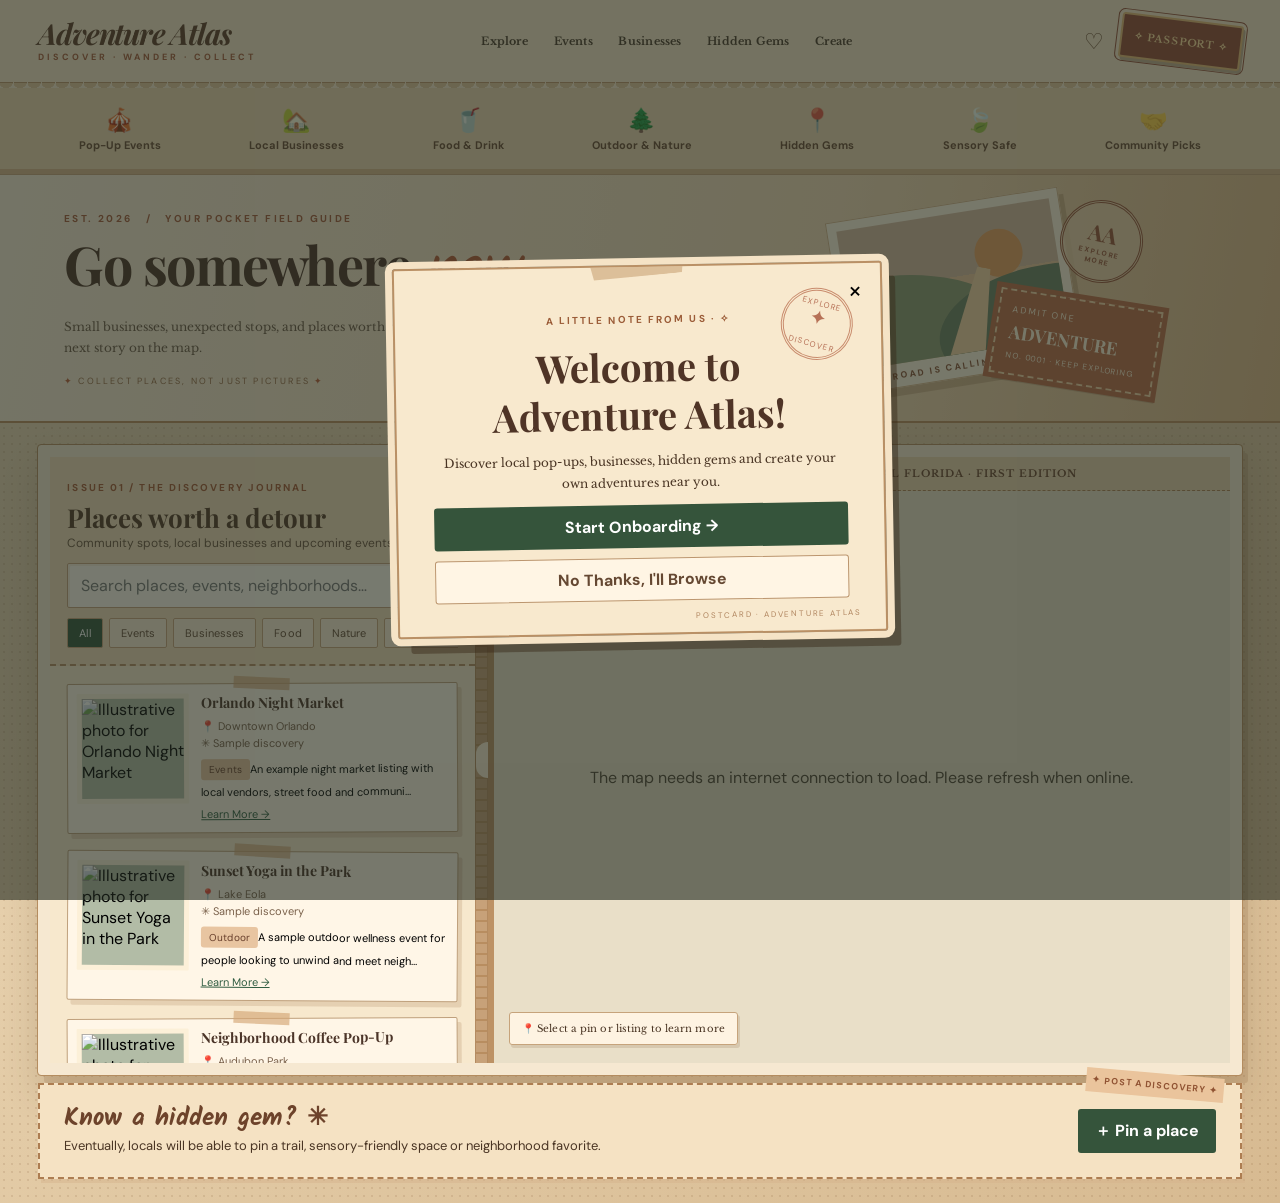
==== index 4.html @ 69433488 "Add files via upload" ====
<!doctype html>
<html lang="en">
<head>
<meta charset="utf-8">
<meta name="viewport" content="width=device-width, initial-scale=1">
<title>Adventure Atlas | Your travel journal for local discoveries</title>
<link rel="preconnect" href="https://fonts.googleapis.com">
<link rel="preconnect" href="https://fonts.gstatic.com" crossorigin>
<link href="https://fonts.googleapis.com/css2?family=DM+Sans:wght@400;500;600;700&family=Kalam:wght@400;700&family=Libre+Baskerville:wght@400;700&family=Playfair+Display:wght@500;600;700&display=swap" rel="stylesheet">

<link rel="stylesheet" href="https://unpkg.com/leaflet@1.9.4/dist/leaflet.css">
<style>
:root{--paper:#f7ead5;--cream:#fff4df;--forest:#274932;--leaf:#56744a;--rust:#c45e36;--ink:#302e26;--stroke:#d5b88f;--shadow:0 7px 24px #382c1a22}*{box-sizing:border-box}body{margin:0;background:#e9d6b7;color:var(--ink);font-family:'DM Sans',sans-serif;background-image:radial-gradient(#866b4726 .65px,transparent .7px);background-size:9px 9px}button,input,select{font:inherit}button{cursor:pointer}button:focus-visible,input:focus-visible,select:focus-visible,a:focus-visible{outline:3px solid #137eaa;outline-offset:3px}a{color:inherit}h1,h2,h3{font-family:'Kalam',cursive;margin:0;line-height:1.15}header{height:75px;background:#faecd6;display:flex;align-items:center;justify-content:space-between;padding:0 3%;border-bottom:2px solid #d9b995;gap:16px;position:relative;z-index:3}.brand{font:700 31px/1 'Kalam',cursive;text-decoration:none;color:var(--forest);white-space:nowrap}.brand small{display:block;font:700 10px 'DM Sans',sans-serif;letter-spacing:3px;text-align:center}.nav{display:flex;gap:clamp(10px,2vw,30px);align-items:center}.nav a{text-decoration:none;font-size:13px;font-weight:700}.nav a:hover{text-decoration:underline}.header-actions{display:flex;align-items:center;gap:10px}.passport{background:#9e3932;color:#ffdf9d;border:2px solid #7c2b25;transform:rotate(6deg);border-radius:4px;padding:9px 12px;font-size:11px;font-weight:700;box-shadow:3px 3px #63413055}.plain-icon{border:0;background:transparent;font-size:22px;color:var(--forest)}.reminder{display:none;min-height:30px;background:#edcba7;text-align:center;padding:6px 42px;font-size:12px;position:relative;border-bottom:1px solid #c9a67e}.reminder button{border:0;background:none;text-decoration:underline;color:var(--forest);font-weight:700}.reminder .close-reminder{position:absolute;right:18px;top:2px;font-size:20px;text-decoration:none}.categories{display:flex;align-items:center;justify-content:space-around;gap:8px;padding:9px 3%;background:#f6e4ca;border-bottom:1px solid var(--stroke);flex-wrap:wrap}.category{border:0;background:transparent;color:var(--forest);font-size:11px;font-weight:700;padding:5px 9px;border-radius:8px}.category span{display:block;font-size:22px;margin-bottom:3px}.category:hover,.category.selected{background:#e7d1af}.intro{padding:13px 3% 10px;display:flex;justify-content:space-between;align-items:end;gap:16px}.intro h1{font-size:31px}.intro p{font-size:13px;margin:3px 0}.intro-note{font:20px 'Kalam',cursive;color:#506f48;transform:rotate(-3deg)}.workspace{display:flex;height:min(70vh,730px);min-height:490px;margin:0 3% 25px;background:var(--cream);border:7px solid #f8ead2;border-radius:14px;box-shadow:var(--shadow);overflow:hidden;position:relative}.sidebar{width:36%;min-width:250px;max-width:70%;display:flex;flex-direction:column;background:#fff2db;overflow:hidden}.sidehead{padding:17px 17px 12px;border-bottom:1px solid var(--stroke);flex:none}.sidehead h2{font-size:24px}.sidehead p{font-size:12px;margin:2px 0 12px}.search{width:100%;padding:11px 13px;border:1px solid #c9ab84;border-radius:10px;background:#fffaf0}.filterbar{display:flex;gap:6px;overflow-x:auto;padding:10px 0 1px}.filter{white-space:nowrap;border:1px solid #cbaa81;border-radius:18px;background:#fff9ee;padding:7px 11px;font-size:11px}.filter.active{background:var(--forest);color:white}.feed{padding:13px;overflow-y:auto;flex:1;scrollbar-color:#bda07a transparent}.listing{display:grid;grid-template-columns:112px 1fr;gap:11px;text-align:left;width:100%;border:1px solid #e1c7a3;border-radius:11px;background:#fff9ee;padding:8px;margin-bottom:11px;box-shadow:0 2px 4px #523a1a13}.listing:hover,.listing.active{border-color:#55784e;box-shadow:0 0 0 2px #55784e33}.listing img{width:112px;height:110px;object-fit:cover;border-radius:7px;background:#a5b9a2}.listing strong{font-size:13px;display:block;margin-bottom:5px}.listing .meta{display:block;font-size:11px;color:#695d49;line-height:1.55}.pill{display:inline-block;font-size:10px;background:#eac7a4;border-radius:14px;padding:4px 8px;margin-top:7px}.listing .teaser{font-size:11px;line-height:1.4;margin:5px 0 0}.empty{padding:22px;color:#725c45;font-size:13px}.dragbar{width:13px;flex:none;cursor:col-resize;background:#d3b38d;position:relative;display:grid;place-items:center;touch-action:none}.dragbar:after{content:'⋮';font-size:29px;color:#6f5134;background:#f9e9d0;border-radius:12px;line-height:34px;height:36px}.dragbar:hover{background:#b38d62}.mapwrap{flex:1;min-width:0;position:relative;background:#cbd8bd;overflow:hidden}.map{width:100%;height:100%;background:#c7d6bb}.map-note{position:absolute;z-index:400;right:15px;top:15px;padding:9px 14px;background:#fff0d1;box-shadow:var(--shadow);transform:rotate(3deg);font:19px 'Kalam',cursive;pointer-events:none}.map-legend{position:absolute;z-index:400;bottom:18px;left:15px;background:#fff6e8e8;border-radius:9px;padding:9px 12px;font-size:11px;box-shadow:var(--shadow)}.map-fallback{position:absolute;inset:0;display:none;place-items:center;background:linear-gradient(145deg,#bcd0ad,#a5c3b9);color:var(--forest);text-align:center;padding:25px}.map-fallback p{max-width:350px}.board-footer{padding:5px 3% 32px;display:flex;justify-content:space-between;gap:20px;align-items:center}.board-footer h2{font-size:25px}.board-footer p{font-size:13px;margin:4px 0}.action{border:0;background:var(--forest);color:white;border-radius:10px;padding:11px 17px;font-weight:700}.action:hover{background:#3f6748}.outline{border:1px solid #bb9469;border-radius:10px;padding:10px 15px;background:#fff3dd;color:var(--forest);font-weight:700}.overlay{position:fixed;inset:0;z-index:1000;background:#22291f9c;display:grid;place-items:center;padding:18px}.dialog{position:relative;width:min(490px,100%);max-height:92vh;overflow:auto;background:#fff0d8;border:2px solid #d3ad7c;border-radius:6px;padding:34px 36px;box-shadow:10px 13px 0 #342b1e50;transform:rotate(-.5deg);text-align:center}.dialog:before{content:'📎';position:absolute;left:14px;top:-10px;font-size:27px}.dialog h2{font-size:37px}.dialog p{font-size:14px;line-height:1.65}.dialog .action,.dialog .outline{display:block;width:100%;margin-top:10px}.x{position:absolute;right:12px;top:9px;background:transparent;border:0;font-size:26px}.formfield{text-align:left;margin:15px 0}.formfield label{display:block;font-size:13px;font-weight:700;margin-bottom:6px}.formfield input{width:100%;border:1px solid #bd9e76;background:#fffaf0;border-radius:8px;padding:11px}.chips{display:flex;flex-wrap:wrap;gap:8px}.chip{border:1px solid #bda07d;background:#fff9ee;padding:8px 11px;border-radius:20px;font-size:12px}.chip[aria-pressed=true]{background:var(--forest);color:white}.hidden{display:none!important}.detail{width:min(590px,100%);text-align:left;transform:none;padding:20px 23px 24px}.detail img{width:100%;height:215px;object-fit:cover;border-radius:8px;margin-bottom:12px}.detail h2{font-size:31px}.detail p{margin:9px 0}.detail-actions{display:flex;gap:8px;flex-wrap:wrap;margin-top:16px}.detail-actions button{flex:1;min-width:130px}.detail .x{background:#fff5e5;border-radius:50%;width:32px;height:32px;z-index:1}.detail-tag{color:#8e452e;font-size:12px;font-weight:700}.small{font-size:12px!important;color:#6a5946}.leaflet-container{font-family:'DM Sans',sans-serif!important}.leaflet-popup-content-wrapper{background:#fff3dd!important;border-radius:9px!important}.leaflet-popup-content{margin:12px!important}.leaflet-control-attribution{font-size:10px!important}.marker{width:33px;height:33px;border-radius:50% 50% 50% 0;transform:rotate(-45deg);border:2px solid #fff8e7;display:grid;place-items:center;box-shadow:1px 2px 4px #33452b66}.marker span{transform:rotate(45deg);font-size:16px}.mobile-switch{display:none}@media(max-width:850px){.nav{display:none}.brand{font-size:26px}.intro-note{display:none}.sidebar{width:44%}.listing{grid-template-columns:90px 1fr}.listing img{width:90px;height:100px}}@media(max-width:650px){header{height:64px}.categories{justify-content:flex-start;flex-wrap:nowrap;overflow-x:auto}.category{min-width:90px}.intro h1{font-size:27px}.workspace{height:72vh;min-height:500px;display:block}.sidebar{position:absolute;z-index:450;bottom:0;left:0;width:100%!important;max-width:none;min-width:0;height:47%;border-top:6px solid #d2ae81;border-radius:14px 14px 0 0;box-shadow:0 -5px 15px #3c402333}.sidebar.expanded{height:82%}.sidehead{padding:10px 12px}.sidehead h2{font-size:21px}.sidehead p{display:none}.feed{padding:9px}.dragbar{display:none}.mapwrap{height:100%;width:100%}.mobile-switch{display:block;position:absolute;z-index:460;bottom:calc(47% + 5px);left:50%;transform:translateX(-50%);background:#fff3dc;border:1px solid #b99b77;border-radius:20px;padding:5px 17px;font-size:12px;font-weight:700}.workspace:has(.expanded) .mobile-switch{bottom:calc(82% + 5px)}.map-note{font-size:15px}.map-legend{display:none}.board-footer{display:block}.board-footer button{margin-top:10px}.dialog{padding:29px 20px}.dialog h2{font-size:30px}}

/* The map is a paper illustration, deliberately not a live geographic map. */
:root{--paper:#edf0df;--cream:#f6f2df;--forest:#244c36;--leaf:#4e8055;--stroke:#b6b99a}
body{background-color:#dbe4cc;background-image:radial-gradient(#68865b20 .7px,transparent .8px);}
header{background:#edf0dc;border-color:#b2c3a3}.categories{background:#e4ead5}.sidebar{background:#f0f1df}.sidehead{background:#eaf0dd}.listing{background:#faf8e9;border-color:#c8d0b3}.listing:hover,.listing.active{border-color:#4c8055}.filter.active,.action{background:#28573c}.workspace{border-color:#e4ead4}.dragbar{background:#a2b58e}.reminder{background:#d3dfbc}.mapwrap,.map{background:#c3d4b0}.map{position:relative;overflow:hidden;isolation:isolate}.map-art{position:absolute;inset:0;background-color:#c9d9b7;background-image:linear-gradient(90deg,#9fbd9b38 1px,transparent 1px),linear-gradient(#9fbd9b38 1px,transparent 1px),radial-gradient(ellipse at 45% 48%,#e5dfb4 0 14%,transparent 15%);background-size:53px 53px,53px 53px,100% 100%;overflow:hidden}.map-lake{position:absolute;background:#8db9ba;border:4px solid #c1d5bb;filter:drop-shadow(0 2px 0 #7da2a0);border-radius:58% 42% 54% 46%}.lake-one{left:5%;top:48%;width:23%;height:19%;transform:rotate(-17deg)}.lake-two{right:9%;top:8%;width:25%;height:16%;transform:rotate(16deg)}.map-park{position:absolute;border-radius:45%;background:#a6c59a;box-shadow:inset 0 0 0 2px #90b98766}.park-one{left:38%;top:8%;width:20%;height:27%;transform:rotate(-25deg)}.park-two{right:3%;bottom:3%;width:24%;height:28%;transform:rotate(20deg)}.road{position:absolute;width:145%;height:13px;background:#f8ecd0;border:2px solid #e2d6b7;left:-20%;top:50%;border-radius:50%;box-shadow:0 2px 0 #a0b28d55}.road-one{transform:rotate(23deg)}.road-two{transform:rotate(-31deg)}.road-three{transform:rotate(74deg);top:42%;left:-12%}.road-four{transform:rotate(-4deg);top:74%}.map-lettering{position:absolute;left:37%;top:45%;font:clamp(16px,2.2vw,28px) Kalam,cursive;color:#335b3b;transform:rotate(-7deg);text-shadow:2px 2px #e9edda}.map-compass{position:absolute;right:16px;bottom:14px;font:700 16px Kalam,cursive;color:#31533b}.illustrated-pin{position:absolute;z-index:2;transform:translate(-50%,-100%);border:2px solid #fff5df;border-radius:50% 50% 50% 5%;rotate:-45deg;width:40px;height:40px;background:var(--pin);color:white;box-shadow:2px 3px 5px #34503866;display:grid;place-items:center}.illustrated-pin span{rotate:45deg;font-size:19px}.illustrated-pin:hover,.illustrated-pin.focused{outline:3px solid #f9f1d9;outline-offset:3px;filter:brightness(1.12)}.passport-dialog{max-width:390px}.passport-cover{background:#a4483d;color:#f5dfaa;border:4px double #e5bc79;border-radius:7px;width:155px;height:185px;margin:0 auto 17px;display:flex;flex-direction:column;align-items:center;justify-content:center;font:35px Georgia,serif;box-shadow:5px 5px 0 #81574455;transform:rotate(-4deg)}.passport-cover span{font:700 17px Georgia,serif;letter-spacing:2px;margin:8px 0}.passport-cover small{font:9px 'DM Sans',sans-serif;letter-spacing:1px}.stamp-placeholder{display:inline-block;border:3px dashed #9a6a50;border-radius:50%;width:125px;height:125px;padding:25px 5px;margin-top:9px;transform:rotate(10deg);font:700 11px/1.6 'DM Sans',sans-serif;color:#956048}

/* Warm paper palette: green is reserved for actions and onboarding. */
:root{--paper:#f7ead5;--cream:#fff4df;--forest:#31553b;--leaf:#56744a;--rust:#c45e36;--stroke:#d5b88f}
body{background:#e9d6b7;color:#302e26}
header{background:#faecd6;border-color:#d9b995}
.brand{color:#573c2a}
.plain-icon{color:#68462e}
.categories{background:#f6e4ca}
.category{color:#67452f}
.category:hover,.category.selected{background:#efd1a9}
.workspace{background:#fff4df;border-color:#f8ead2}
.sidebar{background:#fff2db}
.sidehead{background:#f9e6c9}
.listing{background:#fff9ee;border-color:#e1c7a3}
.listing:hover,.listing.active{border-color:#b8744d;box-shadow:0 0 0 2px #bc794b33}
.dragbar{background:#d3b38d}
.reminder{background:#d9e5ca;border-bottom-color:#afc29e;color:#2c4933}
.reminder button{color:#285239}
.filter.active,.action{background:#31553b;color:#fff}
.action:hover{background:#426c4c}
.outline{color:#67452f}
.dialog{background:#fff0d8;border-color:#d3ad7c}
/* Only the onboarding dialog gets the light sage-green paper. */
.dialog:has(#onboardingContent:not(.hidden)){background:#e7efda;border-color:#b4c7a5}
.dialog:has(#onboardingContent:not(.hidden)) .formfield input{background:#fbfff6;border-color:#a4ba98}
.dialog:has(#onboardingContent:not(.hidden)) .chip{background:#f5f8ed;border-color:#b7c9a9}
.dialog:has(#onboardingContent:not(.hidden)) .chip[aria-pressed=true]{background:#31553b;color:white}
/* Keep the map illustrated and softly earthy rather than a green block. */
.mapwrap,.map{background:#dfd1aa}
.map-art{background-color:#dfd5b4;background-image:linear-gradient(90deg,#b59d7c2b 1px,transparent 1px),linear-gradient(#b59d7c2b 1px,transparent 1px),radial-gradient(ellipse at 45% 48%,#e9d7ad 0 14%,transparent 15%)}
.map-park{background:#b7c5a0;box-shadow:inset 0 0 0 2px #9fb28c66}
.map-lake{border-color:#d7d5b5}
.road{background:#f9e8c7;border-color:#e2c99d}
.map-lettering,.map-compass{color:#73543a}

/* Slightly more detailed paper-map illustration; map pins stay clickable. */
.sketch-map{position:absolute;inset:0;width:100%;height:100%;display:block;filter:saturate(.84)}
.map-art{background:#e7d8b9}
.map-caption{position:absolute;left:14px;bottom:12px;font-size:10px;letter-spacing:.04em;color:#765e43;background:#fff4decc;padding:5px 8px;border-radius:3px}
.map-compass{z-index:1;background:#fff4decc;padding:5px 8px;border-radius:3px}
/* Real map, styled to fit the warm paper-and-nature palette. */
.mapwrap,.map{background:#e9dfc8}
.map{isolation:auto}
.leaflet-container{background:#e9dfc8!important}
.leaflet-tile-pane{filter:saturate(.77) sepia(.12) contrast(.96)}
.leaflet-control-zoom a{background:#fff2dc!important;color:#36533d!important;border-color:#d4b48b!important}
.leaflet-control-attribution{background:#fff5e4d9!important;color:#5d503d!important}
.atlas-pin-wrap{background:transparent;border:0}
.atlas-pin{width:34px;height:34px;display:grid;place-items:center;background:var(--pin);border:2px solid #fff7e9;border-radius:50% 50% 50% 3px;transform:rotate(-45deg);box-shadow:1px 3px 6px #463a2b77}
.atlas-pin span{transform:rotate(45deg);font-size:17px}
.map-load-error{display:grid;place-items:center;height:100%;padding:24px;text-align:center;color:#4e4435}

/* Vintage travel journal direction: subtle ephemera, not a distressed interface. */
:root{--paper:#f2e2c8;--cream:#fff3dc;--forest:#31563c;--leaf:#668063;--rust:#b65b36;--ink:#3c3026;--stroke:#c7a47d;--shadow:0 8px 22px #49321e24}
body{background-color:#e5d0af;color:var(--ink);background-image:radial-gradient(#805a3720 .8px,transparent .9px),linear-gradient(120deg,#f3e2c8 0%,#e6d0ad 52%,#eedbbb 100%);background-size:10px 10px,100% 100%}
header{height:82px;background:#f6e6cb;border-bottom:1px solid #bb9469;box-shadow:0 3px 8px #5d3e2222}
header:after{content:"";position:absolute;bottom:-6px;left:0;right:0;height:6px;background:radial-gradient(circle at 6px -1px,transparent 7px,#f6e6cb 7.4px) 0 0/14px 7px repeat-x;pointer-events:none}
.brand{font-family:'Kalam',cursive;font-size:32px;color:#5c3c2a;letter-spacing:-1px}.brand small{font-size:9px;letter-spacing:3px;color:#98613d;margin-top:3px}
.nav a{font-size:12px;color:#4c3c2d;letter-spacing:.02em}.nav a:hover{color:#a4522d}
.passport{background:#8d3e31;border:1px solid #672b25;border-radius:3px;box-shadow:2px 3px 0 #56362655;letter-spacing:1px;font-family:'Libre Baskerville',serif;font-size:10px}
.reminder{background:#dfe8d3;border-bottom:1px solid #a8bb9c;min-height:28px;padding:5px 40px}
.categories{background:#f0ddbd;border-bottom:1px solid #c6a37b;padding:11px 3%}.category{color:#684a35}.category:hover,.category.selected{background:#f9ebd2;box-shadow:inset 0 0 0 1px #c7a783}
.eyebrow{font:700 10px/1.5 'DM Sans',sans-serif;letter-spacing:2.1px;color:#9b5c38;margin-bottom:7px}
.intro{padding:24px 3% 16px;position:relative}.intro:after{content:"✳  COLLECT THE MOMENTS  ✳";font:700 10px 'Libre Baskerville',serif;letter-spacing:2px;color:#9a7151;transform:rotate(-3deg);margin-bottom:8px}
.intro h1{font-size:36px;color:#4d3729}.intro p{color:#6c5846;font-size:13px}
.workspace{border:8px solid #f9edd8;border-radius:5px;box-shadow:0 4px 0 #cba780,0 14px 30px #674c302e;background:#f9edda;position:relative}
.workspace:before{content:"";position:absolute;z-index:450;left:48%;top:-13px;width:70px;height:17px;background:#d3a77d88;transform:rotate(-6deg);pointer-events:none;clip-path:polygon(0 6%,100% 0,97% 100%,3% 92%)}
.sidebar{background:#f9edda}.sidehead{background:#f2dfc1;border-bottom:1px dashed #c7a27b;padding-top:19px}.sidehead h2{font-size:27px;color:#513927}.sidehead p{color:#69533e}
.search{background:#fff9ed;border:1px solid #c5a17b;border-radius:4px}.filter{background:#fbecd5;border-color:#c9a47d;color:#634a36}.filter.active,.action{background:#31563c;color:#fff}.action:hover{background:#426a4b}
.feed{background-image:radial-gradient(#aa87531a .65px,transparent .7px);background-size:9px 9px;padding:14px}
.listing{background:#fff8e9;border:1px solid #d5b68e;border-radius:3px;box-shadow:2px 3px 0 #d9b99166;position:relative;overflow:visible;padding:9px;gap:12px}
.listing:before{content:"";position:absolute;left:8px;top:-5px;width:35px;height:9px;background:#d2aa7c77;transform:rotate(-7deg);pointer-events:none}
.listing:hover,.listing.active{border-color:#a15b37;box-shadow:2px 3px 0 #d5a36f77,0 0 0 1px #c7895e}
.listing img{border-radius:2px;filter:saturate(.82) sepia(.08)}.listing strong{font-family:'Libre Baskerville',Georgia,serif;font-size:12px;line-height:1.45;color:#4b3428}.listing .meta{color:#7a614b}.pill{background:#e8c5a1;color:#673e2b;border-radius:3px;letter-spacing:.02em}
.dragbar{background:#cba47a;border-left:1px solid #b48b61;border-right:1px solid #b48b61}.dragbar:after{background:#f9ead2;color:#745438}
.mapwrap{background:#e4d6b8}.map{border:0}.leaflet-tile-pane{filter:saturate(.78) sepia(.19) contrast(.95)}
.leaflet-container{font-family:'DM Sans',sans-serif}.leaflet-control-zoom a{background:#fff1d7!important;color:#31563c!important}.leaflet-control-attribution{font-size:10px!important}
.map-legend{border:1px solid #c6a37b;background:#fff5e4f2;border-radius:3px;box-shadow:2px 3px 0 #8c6c4b33}
.board-footer{margin:8px 3% 24px;padding:19px 24px;background:#f3e0c0;border:1px dashed #c5a078;box-shadow:3px 4px 0 #d4b28b77}.board-footer h2{color:#6d432b}
.dialog{background:#fff0d7;border:1px solid #c59a6d;border-radius:3px;box-shadow:10px 13px 0 #39291c55,0 0 0 8px #f9e5c433;padding:38px 36px}
.dialog:after{content:"POSTCARD  ·  ADVENTURE ATLAS";position:absolute;right:24px;bottom:12px;font-size:8px;letter-spacing:1.8px;color:#b0855f;pointer-events:none}
.dialog h2{color:#50382a}.dialog .eyebrow{margin-bottom:15px}.dialog:has(#onboardingContent:not(.hidden)){background:#e4edda;border-color:#a6b999}.dialog:has(#onboardingContent:not(.hidden)):after{color:#6b8b6b}
.passport-dialog{background:#f5e5ca}.passport-cover{background:#873e32;box-shadow:4px 5px 0 #58342955;border:2px double #d6a56a}.stamp-placeholder{border:3px double #a45c42;color:#9a4c37;transform:rotate(-8deg)}
.outline{background:#fff5e4;border-color:#bc966f;color:#654832;border-radius:4px}.action{border-radius:4px}
.detail img{border-radius:3px;filter:saturate(.85) sepia(.08)}
@media(max-width:850px){.intro:after{display:none}.brand{font-size:26px}.workspace{border-width:5px}.eyebrow{font-size:9px}}
@media(max-width:650px){header{height:70px}.intro{padding-top:18px}.intro h1{font-size:30px}.dialog{padding:28px 22px}.workspace:before{display:none}}


/* Vintage travel redesign: larger compositional changes, not just palette swaps. */
:root{--paper:#f2e0c2;--cream:#fff4df;--forest:#36523d;--rust:#bb5d38;--stroke:#bc9671;--ink:#493423}
body{background:#d7ba91;background-image:radial-gradient(#79522b24 1px,transparent 1px),linear-gradient(145deg,#f1dfbf,#d7ba91);background-size:8px 8px,100%}
header{height:83px;background:#f7e6c9;box-shadow:0 5px 0 #ad815438;position:relative;z-index:2}
.brand{font-family:'Playfair Display',Georgia,serif!important;font-weight:700;font-style:italic;font-size:29px!important;letter-spacing:-1.2px}
.brand small{font-family:'DM Sans',sans-serif;font-style:normal;letter-spacing:3px;color:#a65b3b}
.nav a{font-family:'Libre Baskerville',serif;font-size:11px!important}
.passport{background:#934c37!important;transform:rotate(7deg);border:2px double #e6ba77!important;outline:1px solid #934c37;outline-offset:3px;padding:14px 12px!important}
.categories{padding:12px 3%!important;background:#eed7b1!important;box-shadow:inset 0 -5px 0 #d9b68b}
.category{border:1px dashed transparent!important;min-height:67px;position:relative;transition:transform .15s ease}
.category:hover,.category.selected{background:#fff0d5!important;border-color:#bb8c61!important;transform:translateY(-2px);box-shadow:2px 3px 0 #ba916b55}
.category span{filter:sepia(.24);font-size:23px!important}
.intro{min-height:246px;padding:24px 5% 22px!important;display:flex;align-items:center;justify-content:space-between;gap:20px;background:linear-gradient(100deg,#f9ecd7 0%,#f1d9b6 64%,#dfb989 100%);border-bottom:2px solid #b98c5e;overflow:hidden}
.intro:after{display:none!important}.intro-copy{max-width:610px;z-index:1}.intro .eyebrow{letter-spacing:2.4px;font-size:10px;color:#a65b3b}
.intro h1{font-family:'Playfair Display',Georgia,serif!important;font-size:clamp(33px,4.2vw,58px)!important;line-height:1.1;letter-spacing:-1.5px;margin:8px 0 13px;color:#4c3327}
.intro h1 em{font-family:'Kalam',cursive;color:#b75a36;font-weight:400;font-size:1.1em}
.intro p{font-family:'Libre Baskerville',Georgia,serif;line-height:1.75;max-width:480px;font-size:12px!important}
.hero-rule{font-size:9px;letter-spacing:2.2px;color:#976a45;margin-top:17px}.hero-rule span{color:#bb5d38}
.hero-collage{width:345px;height:200px;position:relative;flex-shrink:0;margin-right:5%}
.hero-postcard{position:absolute;width:235px;height:174px;left:24px;top:5px;padding:9px 9px 23px;background:#fff4df;box-shadow:5px 8px 0 #76502d3d;transform:rotate(-9deg);border:1px solid #d6b38a}
.postcard-art{height:100%;position:relative;overflow:hidden;background:linear-gradient(#d6b9a0 0 45%,#e9c49a 45% 100%)}
.sun{position:absolute;top:22px;right:34px;width:48px;height:48px;border-radius:50%;background:#e8a15f}.hill{position:absolute;bottom:-40px;width:230px;height:125px;border-radius:50%}.hill-a{left:-50px;background:#8b9a75;transform:rotate(12deg)}.hill-b{right:-100px;bottom:-50px;background:#6b8064}.path{position:absolute;bottom:-45px;left:97px;width:44px;height:130px;background:#f4d2a6;transform:rotate(19deg);clip-path:polygon(35% 0,65% 0,100% 100%,0 100%)}
.postcard-caption{position:absolute;bottom:5px;left:15px;font:700 9px 'DM Sans',sans-serif;letter-spacing:2px;color:#8a543a}
.hero-ticket{position:absolute;right:0;bottom:14px;transform:rotate(9deg);width:164px;padding:12px;background:#bc6c48;color:#fff4db;border:2px dashed #f5d5a9;outline:5px solid #bc6c48;font-size:9px;letter-spacing:2px;box-shadow:4px 6px 0 #5b3d2b33}
.hero-ticket strong{display:block;font:700 18px 'Playfair Display',serif;letter-spacing:0;margin:5px 0}.hero-ticket small{font-size:8px;letter-spacing:1px}
.hero-seal{position:absolute;top:1px;right:15px;border:3px double #98543a;border-radius:50%;height:83px;width:83px;transform:rotate(13deg);display:flex;flex-direction:column;justify-content:center;align-items:center;color:#98543a;font:700 22px 'Playfair Display',serif;background:#f0d5afcc}
.hero-seal span{font:700 7px 'DM Sans',sans-serif;letter-spacing:1.6px;text-align:center}
.workspace{margin:22px 3% 0!important;border:12px solid #f6e8d1!important;outline:1px solid #b48c5f;border-radius:3px!important;box-shadow:6px 8px 0 #96734c3b,0 18px 35px #52391e30!important}
.workspace:before{width:110px!important;height:22px!important;left:calc(50% - 55px)!important;top:-22px!important;background:#c39b6f99!important}
.sidehead{background:#f3ddba!important;border-bottom:2px dashed #b58b62!important;padding:23px 17px 15px!important}
.sidehead h2{font-family:'Playfair Display',Georgia,serif!important;font-size:26px!important;line-height:1.2;color:#533927}
.sidehead .eyebrow{color:#a55a37}
.search{border-radius:2px!important;box-shadow:inset 2px 2px 0 #d5b48d33}
.filter{border-radius:2px!important;font-family:'DM Sans',sans-serif;letter-spacing:.1px}
.feed{padding:17px!important;background-color:#f7e8cd!important;background-image:repeating-linear-gradient(0deg,transparent 0 29px,#bba07c22 30px 31px)!important}
.listing{border-radius:2px!important;background:#fff6e7!important;border:1px solid #bfa07c!important;box-shadow:4px 5px 0 #b99a734d!important;margin-bottom:17px!important;transform:rotate(-.3deg);transition:transform .15s}
.listing:nth-child(even){transform:rotate(.4deg)}.listing:hover{transform:rotate(0deg) translateY(-2px)!important}
.listing:before{background:#d5a978aa!important;width:56px!important;left:calc(50% - 28px)!important;top:-7px!important;height:12px!important;transform:rotate(3deg)!important}
.listing strong{font-family:'Playfair Display',Georgia,serif!important;font-size:14px!important}
.listing img{border:5px solid #f8e8d1;border-radius:1px!important;filter:sepia(.16) saturate(.82)!important}
.mapwrap{background:#d7c09d!important;position:relative;padding-top:34px;border-left:6px solid #bd9265}
.map-ribbon{height:34px;position:absolute;top:0;left:0;right:0;display:flex;align-items:center;justify-content:center;gap:16px;background:#ead2ac;border-bottom:1px dashed #ac8156;font:700 10px 'Libre Baskerville',serif;letter-spacing:1px;color:#6b4731;z-index:400}
.map-ribbon span{color:#b55e3c}.map{height:100%!important}
.map-legend{font-family:'Libre Baskerville',serif;font-size:10px!important;letter-spacing:.1px}
.dragbar{background:repeating-linear-gradient(0deg,#c7a179 0 9px,#b88d60 9px 11px)!important}
.board-footer{background:#f5e2c3!important;border:2px dashed #ad7d51!important;position:relative}
.board-footer:after{content:'✦ POST A DISCOVERY ✦';font:700 9px 'DM Sans',sans-serif;letter-spacing:1px;position:absolute;right:16px;top:-12px;padding:6px;background:#eac49c;color:#905333;transform:rotate(5deg)}
.dialog{background:#f8e9ce!important;border:2px solid #ba9065!important;outline:7px solid #f5e3c6!important;box-shadow:13px 15px 0 #38271670!important;transform:rotate(-1deg);padding:45px 36px 32px!important}
.dialog:before{content:'';position:absolute;left:50%;top:-14px;width:96px;height:24px;transform:translateX(-50%) rotate(-5deg);background:#caa47799;clip-path:polygon(0 5%,100% 0,96% 100%,4% 95%)}
.dialog h2{font-family:'Playfair Display',Georgia,serif!important;font-size:clamp(28px,3vw,39px)!important;line-height:1.25;color:#4f3426!important}
.dialog p{font-family:'Libre Baskerville',Georgia,serif;font-size:12px;line-height:1.8}
.welcome-stamp{position:absolute;top:24px;right:28px;border:3px double #bd7556;border-radius:50%;width:72px;height:72px;display:grid;place-content:center;transform:rotate(16deg);font-size:8px;letter-spacing:1px;line-height:1.2;color:#a65339;opacity:.8}.welcome-stamp b{font-size:18px}
.dialog:has(#onboardingContent:not(.hidden)){background:#e5ecd9!important;border-color:#a5b79c!important}
.dialog:has(#onboardingContent:not(.hidden)) .welcome-stamp{display:none}
.action{border-radius:3px!important;background:#35543b!important}.outline{border-radius:3px!important}
@media(max-width:900px){.hero-collage{width:240px;margin-right:0}.hero-postcard{left:0}.hero-ticket{right:-5px}.hero-seal{right:-10px}}
@media(max-width:650px){.intro{min-height:unset;padding:22px 5%!important}.hero-collage{display:none}.intro h1{font-size:35px!important}.hero-rule{font-size:8px}.map-ribbon{font-size:8px;letter-spacing:0}.dialog{padding:40px 20px 25px!important}.welcome-stamp{opacity:.25}.workspace{margin:12px 2% 0!important;border-width:6px!important}}

</style>
</head>
<body>
<header><a class="brand" href="#top">Adventure Atlas<small>DISCOVER · WANDER · COLLECT</small></a><nav class="nav" aria-label="Main navigation"><a href="#explore">Explore</a><a href="#explore">Events</a><a href="#explore">Businesses</a><a href="#explore">Hidden Gems</a><a href="#share">Create</a></nav><div class="header-actions"><button class="plain-icon" id="savedButton" aria-label="Show saved places">♡</button><button class="passport" id="passportButton">✧ PASSPORT ✧</button></div></header>
<div class="reminder" id="reminder">Want a more personalized adventure? <button id="reminderStart">Complete onboarding →</button><button class="close-reminder" id="reminderClose" aria-label="Dismiss onboarding reminder">×</button></div>
<div class="categories" id="top"><button class="category" data-filter="Events"><span>🎪</span>Pop-Up Events</button><button class="category" data-filter="Businesses"><span>🏡</span>Local Businesses</button><button class="category" data-filter="Food"><span>🥤</span>Food & Drink</button><button class="category" data-filter="Outdoor"><span>🌲</span>Outdoor & Nature</button><button class="category" data-filter="Hidden Gems"><span>📍</span>Hidden Gems</button><button class="category" data-filter="Sensory Safe"><span>🍃</span>Sensory Safe</button><button class="category" data-filter="All"><span>🤝</span>Community Picks</button></div>
<section class="intro"><div class="intro-copy"><div class="eyebrow">EST. 2026 &nbsp; / &nbsp; YOUR POCKET FIELD GUIDE</div><h1>Go somewhere <em>new.</em></h1><p>Small businesses, unexpected stops, and places worth remembering. Find your next story on the map.</p><div class="hero-rule"><span>✦</span> COLLECT PLACES, NOT JUST PICTURES <span>✦</span></div></div><div class="hero-collage" aria-hidden="true"><div class="hero-postcard"><div class="postcard-art"><span class="sun"></span><span class="hill hill-a"></span><span class="hill hill-b"></span><span class="path"></span></div><span class="postcard-caption">THE ROAD IS CALLING</span></div><div class="hero-ticket">ADMIT ONE <strong>ADVENTURE</strong><small>NO. 0001 · KEEP EXPLORING</small></div><div class="hero-seal">AA<span>EXPLORE<br>MORE</span></div></div></section>
<main class="workspace" id="explore"><section class="sidebar" id="sidebar" aria-label="Scrollable discovery board"><div class="sidehead"><div class="eyebrow">ISSUE 01 / THE DISCOVERY JOURNAL</div><h2>Places worth a detour</h2><p>Community spots, local businesses and upcoming events</p><input class="search" id="search" type="search" placeholder="Search places, events, neighborhoods…" aria-label="Search listings"><div class="filterbar" id="filters"><button class="filter active" data-filter="All">All</button><button class="filter" data-filter="Events">Events</button><button class="filter" data-filter="Businesses">Businesses</button><button class="filter" data-filter="Food">Food</button><button class="filter" data-filter="Outdoor">Nature</button><button class="filter" data-filter="Hidden Gems">Hidden Gems</button><button class="filter" data-filter="Sensory Safe">Sensory Safe</button></div></div><div class="feed" id="feed" aria-live="polite"></div></section><div class="dragbar" id="dragbar" role="separator" tabindex="0" aria-label="Resize listings and map" aria-orientation="vertical" aria-valuemin="25" aria-valuemax="70" aria-valuenow="36"></div><div class="mapwrap"><div class="map-ribbon">THE EXPLORER’S MAP <span>✦</span> CENTRAL FLORIDA · FIRST EDITION</div><div class="map" id="map" aria-label="Interactive map of Orlando with sample discovery pins"></div><div class="map-legend">📍 Select a pin or listing to learn more</div></div><button class="mobile-switch" id="mobileSwitch">Expand listings ↑</button></main>
<section class="board-footer" id="share"><div><h2>Know a hidden gem? ✳</h2><p>Eventually, locals will be able to pin a trail, sensory-friendly space or neighborhood favorite.</p></div><button class="action" id="contribute">＋ Pin a place</button></section>
<div class="overlay" id="welcomeOverlay"><section class="dialog" role="dialog" aria-modal="true" aria-labelledby="welcomeTitle"><button class="x" id="welcomeX" aria-label="Close welcome popup">×</button><div id="welcomeContent"><div class="welcome-stamp" aria-hidden="true">EXPLORE<br><b>✦</b><br>DISCOVER</div><div class="eyebrow">A LITTLE NOTE FROM US · ✧</div><h2 id="welcomeTitle">Welcome to<br>Adventure Atlas!</h2><p>Discover local pop-ups, businesses, hidden gems and create your own adventures near you.</p><button class="action" id="startOnboarding">Start Onboarding →</button><button class="outline" id="skipWelcome">No Thanks, I'll Browse</button></div><div id="onboardingContent" class="hidden"><div class="eyebrow">YOUR OWN FIELD NOTES · VOL. 01</div><h2 id="onboardingTitle">Let's Personalize<br>Your Adventure!</h2><p>Just a few quick questions to help you discover new places.</p><div class="formfield"><label for="zip">What's your ZIP code?</label><input id="zip" inputmode="numeric" maxlength="5" placeholder="e.g. 32801"></div><div class="formfield"><label>What are you interested in?</label><div class="chips" id="interestChips"><button class="chip" aria-pressed="false">Pop-Up Events</button><button class="chip" aria-pressed="false">Food & Drink</button><button class="chip" aria-pressed="false">Outdoor & Nature</button><button class="chip" aria-pressed="false">Local Businesses</button><button class="chip" aria-pressed="false">Hidden Gems</button><button class="chip" aria-pressed="false">Sensory Safe</button></div></div><button class="action" id="saveOnboarding">Save Preferences →</button><button class="outline" id="skipOnboarding">Skip for Now</button></div></section></div>
<div class="overlay hidden" id="detailOverlay"><section class="dialog detail" role="dialog" aria-modal="true" aria-labelledby="detailTitle"><button class="x" id="detailClose" aria-label="Close place details">×</button><img id="detailImage" src="" alt=""><span class="detail-tag" id="detailCategory"></span><h2 id="detailTitle"></h2><p class="small" id="detailLocation"></p><p id="detailDescription"></p><p class="small" id="detailAccess"></p><div class="detail-actions"><button class="action" id="detailSave">♡ Save</button><button class="outline" id="detailShare">↗ Share</button><button class="outline" id="detailAdd">＋ Add to Adventure</button></div></section></div>

<div class="overlay hidden" id="passportOverlay"><section class="dialog passport-dialog" role="dialog" aria-modal="true" aria-labelledby="passportTitle"><button class="x" id="passportClose" aria-label="Close passport">×</button><div class="passport-cover">✳<br><span>ADVENTURE<br>PASSPORT</span><small>FIELD NOTES · VOL. 01</small></div><h2 id="passportTitle">Your Adventure Passport</h2><p>A place for stamps from destinations you discover. Coming in a future version!</p><div class="stamp-placeholder">✳<br>FIRST STAMP<br>COMING SOON</div></section></div>
<script src="https://unpkg.com/leaflet@1.9.4/dist/leaflet.js"></script>
<script>
// Sample locations and images are illustrative, not verified active events.
const places=[
{id:1,name:'Orlando Night Market',area:'Downtown Orlando',type:'Events',tags:['Events','Food'],lat:28.5447,lng:-81.3733,emoji:'🎪',color:'#c35d39',image:'https://images.unsplash.com/photo-1511795409834-ef04bbd61622?w=600&q=80',description:'An example night market listing with local vendors, street food and community gatherings.',access:'Accessibility details would be provided by the organizer.'},
{id:2,name:'Sunset Yoga in the Park',area:'Lake Eola',type:'Outdoor',tags:['Events','Outdoor'],lat:28.5433,lng:-81.3715,emoji:'🌿',color:'#527747',image:'https://images.unsplash.com/photo-1506126613408-eca07ce68773?w=600&q=80',description:'A sample outdoor wellness event for people looking to unwind and meet neighbors.',access:'Visitors could check terrain, crowd size and sensory information.'},
{id:3,name:'Neighborhood Coffee Pop-Up',area:'Audubon Park',type:'Businesses',tags:['Businesses','Food'],lat:28.5687,lng:-81.3438,emoji:'☕',color:'#a76a38',image:'https://images.unsplash.com/photo-1442512595331-e89e73853f31?w=600&q=80',description:'A sample independent coffee pop-up featuring seasonal drinks and small makers.',access:'Ask the organizer about seating, noise and step-free entry.'},
{id:4,name:'Art in the Alley',area:'Thornton Park',type:'Hidden Gems',tags:['Hidden Gems','Events'],lat:28.5401,lng:-81.3634,emoji:'🎨',color:'#ba4e48',image:'https://images.unsplash.com/photo-1547891654-e66ed7ebb968?w=600&q=80',description:'A community-submitted art walk idea with murals and unexpected creative corners.',access:'Outdoor walking conditions may vary.'},
{id:5,name:'Quiet Garden Corner',area:'Loch Haven Park',type:'Sensory Safe',tags:['Sensory Safe','Outdoor','Hidden Gems'],lat:28.5722,lng:-81.3652,emoji:'🍃',color:'#487f79',image:'https://images.unsplash.com/photo-1416879595882-3373a0480b5b?w=600&q=80',description:'An example community recommendation for a calmer outdoor break.',access:'Sensory-friendly status is a community suggestion, not a verified certification.'},
{id:6,name:'Weekend Makers Market',area:'Mills 50',type:'Events',tags:['Events','Businesses'],lat:28.5588,lng:-81.3642,emoji:'🧺',color:'#c35d39',image:'https://images.unsplash.com/photo-1470225620780-dba8ba36b745?w=600&q=80',description:'A sample weekend gathering for artists, makers and independent shops.',access:'Event details and accessibility information would need confirmation.'},
{id:7,name:'Shady Nature Walk',area:'Baldwin Park',type:'Outdoor',tags:['Outdoor','Hidden Gems'],lat:28.5675,lng:-81.3292,emoji:'🌲',color:'#527747',image:'https://images.unsplash.com/photo-1448375240586-882707db888b?w=600&q=80',description:'A sample leafy trail discovery for a low-key afternoon outdoors.',access:'Trail surfaces and accessibility have not been verified.'},
{id:8,name:'Little Bookshop Find',area:'College Park',type:'Businesses',tags:['Businesses','Hidden Gems'],lat:28.5771,lng:-81.3894,emoji:'📚',color:'#a76a38',image:'https://images.unsplash.com/photo-1507842217343-583bb7270b66?w=600&q=80',description:'A sample neighborhood bookshop listing with cozy shelves and local recommendations.',access:'Contact the business for current accessibility details.'},
{id:9,name:'Community Mural Spot',area:'Milk District',type:'Hidden Gems',tags:['Hidden Gems'],lat:28.5465,lng:-81.3508,emoji:'📸',color:'#ba4e48',image:'https://images.unsplash.com/photo-1579783902614-a3fb3927b6a5?w=600&q=80',description:'An example local pin where neighbors can share public art and lesser-known places.',access:'Community submissions should include accessibility notes when available.'}
];
const byId=id=>document.getElementById(id);let currentFilter='All',query='',selected=null;const markers=new Map();const saved=new Set();
function hideWelcome(showReminder=true){byId('welcomeOverlay').classList.add('hidden');if(showReminder)byId('reminder').style.display='block'}
function showOnboarding(){byId('welcomeContent').classList.add('hidden');byId('onboardingContent').classList.remove('hidden');byId('welcomeOverlay').classList.remove('hidden');byId('zip').focus()}
byId('welcomeX').onclick=()=>hideWelcome();byId('skipWelcome').onclick=()=>hideWelcome();byId('skipOnboarding').onclick=()=>hideWelcome();byId('startOnboarding').onclick=showOnboarding;byId('reminderStart').onclick=showOnboarding;byId('reminderClose').onclick=()=>byId('reminder').style.display='none';
document.querySelectorAll('.chip').forEach(chip=>chip.addEventListener('click',()=>chip.setAttribute('aria-pressed',chip.getAttribute('aria-pressed')==='true'?'false':'true')));
byId('saveOnboarding').onclick=()=>{const zip=byId('zip').value.trim();if(zip&&!/^\d{5}$/.test(zip)){byId('zip').setCustomValidity('Enter a five-digit ZIP code or leave it blank.');byId('zip').reportValidity();return}byId('zip').setCustomValidity('');hideWelcome(false);byId('reminder').style.display='none';const interest=Array.from(document.querySelectorAll('.chip[aria-pressed=true]')).map(el=>el.textContent);const first=interest[0]||'';const mapped={'Pop-Up Events':'Events','Food & Drink':'Food','Outdoor & Nature':'Outdoor','Local Businesses':'Businesses','Hidden Gems':'Hidden Gems','Sensory Safe':'Sensory Safe'};setFilter(mapped[first]||'All')};
function setFilter(value){currentFilter=value;document.querySelectorAll('[data-filter]').forEach(el=>{const on=el.dataset.filter===value;el.classList.toggle('active',on);el.classList.toggle('selected',on)});renderFeed()}
function renderFeed(){const matches=places.filter(p=>(currentFilter==='All'||p.tags.includes(currentFilter))&&(`${p.name} ${p.area} ${p.description}`.toLowerCase().includes(query)));byId('feed').innerHTML=matches.length?matches.map(p=>`<button class="listing ${selected===p.id?'active':''}" data-place="${p.id}" aria-label="View ${p.name}"><img src="${p.image}" alt="Illustrative photo for ${p.name}" loading="lazy"><span><strong>${p.name}</strong><span class="meta">📍 ${p.area}<br>✳ Sample discovery</span><span class="pill">${p.type}</span><span class="teaser">${p.description.slice(0,75)}…</span><span class="meta" style="color:#315d42;margin-top:5px;text-decoration:underline">Learn More →</span></span></button>`).join(''):'<p class="empty">No sample spots match. Try another category or search.</p>';document.querySelectorAll('.listing').forEach(el=>el.onclick=()=>selectPlace(Number(el.dataset.place),true));markers.forEach((marker,id)=>{marker.setOpacity(matches.some(p=>p.id===id)?1:.28)})}
function selectPlace(id,openDetail=false){selected=id;const p=places.find(item=>item.id===id);if(liveMap&&p){liveMap.flyTo([p.lat,p.lng],Math.max(liveMap.getZoom(),13),{duration:.6})}renderFeed();if(openDetail)showDetail(id)}
function showDetail(id){selected=id;const p=places.find(item=>item.id===id);byId('detailImage').src=p.image;byId('detailImage').alt=`Illustrative image for ${p.name}`;byId('detailCategory').textContent=p.type+' · SAMPLE LISTING';byId('detailTitle').textContent=p.name;byId('detailLocation').textContent='📍 '+p.area ;byId('detailDescription').textContent=p.description;byId('detailAccess').textContent='Accessibility: '+p.access;byId('detailSave').textContent=saved.has(id)?'♥ Saved':'♡ Save';byId('detailOverlay').classList.remove('hidden');byId('detailClose').focus()}
byId('detailClose').onclick=()=>byId('detailOverlay').classList.add('hidden');byId('detailOverlay').addEventListener('click',e=>{if(e.target===byId('detailOverlay'))byId('detailClose').click()});byId('detailSave').onclick=()=>{if(saved.has(selected))saved.delete(selected);else saved.add(selected);byId('detailSave').textContent=saved.has(selected)?'♥ Saved':'♡ Save'};byId('detailShare').onclick=async()=>{const p=places.find(x=>x.id===selected);try{await navigator.clipboard.writeText(`${p.name} — ${p.area} (sample listing)`);byId('detailShare').textContent='✓ Copied'}catch{byId('detailShare').textContent='Share unavailable'}};byId('detailAdd').onclick=()=>{byId('detailAdd').textContent='✓ Added to draft adventure'};
byId('savedButton').onclick=()=>{query='';byId('search').value='';setFilter('All');byId('feed').innerHTML=saved.size?Array.from(saved).map(id=>{const p=places.find(x=>x.id===id);return `<button class="listing" data-place="${id}"><img src="${p.image}" alt=""><span><strong>${p.name}</strong><span class="meta">${p.area}</span><span class="pill">Saved</span></span></button>`}).join(''):'<p class="empty">No saved places yet. Open a listing and tap Save ♡</p>';document.querySelectorAll('.listing').forEach(el=>el.onclick=()=>selectPlace(Number(el.dataset.place),true))};
byId('passportButton').onclick=()=>{byId('passportOverlay').classList.remove('hidden');byId('passportClose').focus()};byId('passportClose').onclick=()=>byId('passportOverlay').classList.add('hidden');byId('contribute').onclick=()=>alert('Community submissions are planned for a later prototype.');byId('search').addEventListener('input',e=>{query=e.target.value.toLowerCase();renderFeed()});document.querySelectorAll('[data-filter]').forEach(el=>el.onclick=()=>setFilter(el.dataset.filter));
// The sidebar is adjustable on desktop using pointer dragging or keyboard arrows.
const sidebar=byId('sidebar'),dragbar=byId('dragbar'),workspace=byId('explore');let dragging=false;function resizeSidebar(clientX){if(window.innerWidth<=650)return;const box=workspace.getBoundingClientRect();const percent=Math.min(70,Math.max(25,((clientX-box.left)/box.width)*100));sidebar.style.width=percent+'%';dragbar.setAttribute('aria-valuenow',String(Math.round(percent)));}dragbar.addEventListener('pointerdown',e=>{dragging=true;dragbar.setPointerCapture(e.pointerId)});dragbar.addEventListener('pointermove',e=>{if(dragging)resizeSidebar(e.clientX)});dragbar.addEventListener('pointerup',()=>{dragging=false;});dragbar.addEventListener('keydown',e=>{if(e.key==='ArrowLeft'||e.key==='ArrowRight'){e.preventDefault();const p=parseFloat(sidebar.style.width)||36;resizeSidebar(workspace.getBoundingClientRect().left+workspace.clientWidth*(p+(e.key==='ArrowRight'?3:-3))/100)}});byId('mobileSwitch').onclick=()=>{const expanded=sidebar.classList.toggle('expanded');byId('mobileSwitch').textContent=expanded?'Show more map ↓':'Expand listings ↑';};
let liveMap;
function initMap(){
  // Initial launch area is Orlando; the brand and discovery system can expand later.
  // Map data © OpenStreetMap contributors. Example pins are illustrative, not verified venues.
  if(typeof L==='undefined'){
    byId('map').innerHTML='<div class="map-load-error">The map needs an internet connection to load. Please refresh when online.</div>';
    return;
  }
  liveMap=L.map('map',{zoomControl:false,scrollWheelZoom:true}).setView([28.5525,-81.3665],12);
  L.control.zoom({position:'bottomright'}).addTo(liveMap);
  L.tileLayer('https://{s}.tile.openstreetmap.org/{z}/{x}/{y}.png',{
    maxZoom:19,
    attribution:'&copy; <a href="https://www.openstreetmap.org/copyright">OpenStreetMap</a> contributors'
  }).addTo(liveMap);
  places.forEach(place=>{
    const marker=L.marker([place.lat,place.lng],{
      icon:L.divIcon({
        className:'atlas-pin-wrap',
        html:`<span class="atlas-pin" style="--pin:${place.color}"><span>${place.emoji}</span></span>`,
        iconSize:[38,44],iconAnchor:[19,40],popupAnchor:[0,-35]
      }),title:place.name
    }).addTo(liveMap);
    marker.on('click',()=>selectPlace(place.id,true));
    markers.set(place.id,marker);
  });
  new ResizeObserver(()=>liveMap.invalidateSize()).observe(byId('map'));
}
document.addEventListener('keydown',e=>{if(e.key==='Escape'){if(!byId('detailOverlay').classList.contains('hidden'))byId('detailClose').click();else if(!byId('passportOverlay').classList.contains('hidden'))byId('passportClose').click();else if(!byId('welcomeOverlay').classList.contains('hidden'))hideWelcome()}});renderFeed();initMap();
</script>
</body>
</html>
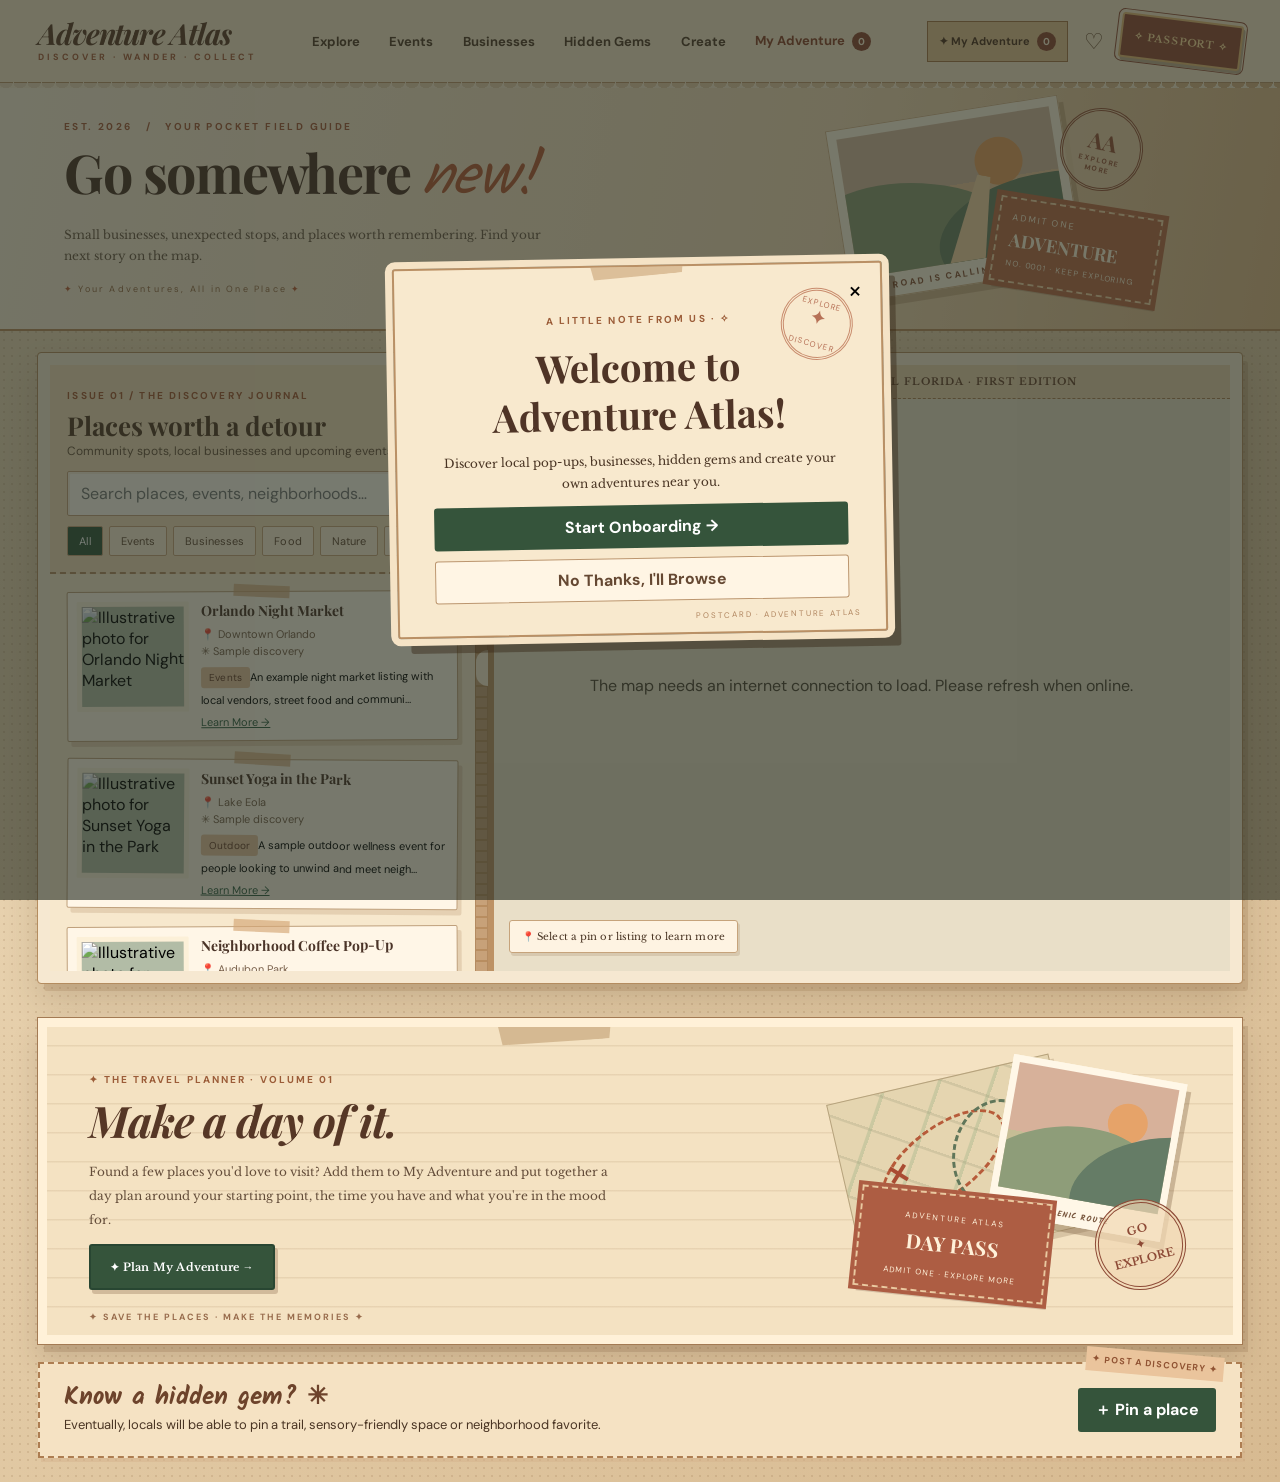
==== commit 7b9fbc5d: "Add files via upload" ====
--- a/index 4.html
+++ b/index 4.html
@@ -163,19 +163,108 @@
 @media(max-width:900px){.hero-collage{width:240px;margin-right:0}.hero-postcard{left:0}.hero-ticket{right:-5px}.hero-seal{right:-10px}}
 @media(max-width:650px){.intro{min-height:unset;padding:22px 5%!important}.hero-collage{display:none}.intro h1{font-size:35px!important}.hero-rule{font-size:8px}.map-ribbon{font-size:8px;letter-spacing:0}.dialog{padding:40px 20px 25px!important}.welcome-stamp{opacity:.25}.workspace{margin:12px 2% 0!important;border-width:6px!important}}
 
+
+/* Navigation and magazine-style paper boards */
+.nav-link{border:0;background:transparent;color:#523c2b;font-weight:700;font-size:13px;padding:8px 2px;cursor:pointer}
+.nav-link:hover,.nav-link:focus-visible{color:#a04e32;text-decoration:underline;text-underline-offset:5px}
+.board-dialog{width:min(870px,96vw);max-width:870px;max-height:88vh;padding:28px 32px 22px;text-align:left;transform:none;background:#f8ebd5;background-image:radial-gradient(#ad87501c .8px,transparent 1px);background-size:9px 9px}
+.board-dialog:before{content:'✦';font-size:22px;left:15px;top:8px;color:#b66c41}
+.board-topline{font:700 10px 'DM Sans',sans-serif;letter-spacing:3px;color:#985b38;border-bottom:1px solid #c7a47b;padding-bottom:12px}
+.board-dialog h2{font:600 34px 'Playfair Display',serif;margin:17px 0 0;color:#4a362a}
+.board-subtitle{margin:7px 0 20px!important;color:#65513e}
+.mini-board{display:grid;grid-template-columns:repeat(3,minmax(0,1fr));gap:15px;max-height:52vh;overflow:auto;padding:5px 5px 13px}
+.mini-postcard{border:1px solid #d6b78f;background:#fff7e9;box-shadow:2px 4px 0 #b59b7644;padding:7px;text-align:left;cursor:pointer;transform:rotate(-.6deg);transition:transform .18s}
+.mini-postcard:nth-child(3n+2){transform:rotate(1deg)}.mini-postcard:hover{transform:translateY(-3px) rotate(0)}
+.mini-photo{height:115px;overflow:hidden;background:#d6c3a7}.mini-photo img{width:100%;height:100%;object-fit:cover}
+.mini-postcard-copy{padding:9px 6px 6px;display:flex;flex-direction:column;gap:5px}
+.mini-label{font-size:9px;letter-spacing:1.1px;color:#a25d3c;font-weight:700;text-transform:uppercase}
+.mini-postcard strong{font:600 17px 'Playfair Display',serif;color:#3b3026}.mini-postcard small{font-size:11px;color:#76604c}
+.mini-read{font-size:11px;text-decoration:underline;color:#2f573c;font-weight:700;margin-top:5px}
+.board-footnote{font-size:11px!important;color:#7e6953;text-align:center;border-top:1px dashed #c4a17b;padding-top:10px}
+.create-dialog{width:min(470px,94vw);background:#fff0d8;text-align:center;transform:rotate(-.4deg);padding:34px}
+.create-stamp{border:3px double #b66b4b;border-radius:50%;width:112px;height:112px;margin:0 auto 16px;display:grid;place-content:center;transform:rotate(-12deg);color:#a65439;font:700 12px/1.7 'Libre Baskerville',serif}
+.create-dialog h2{font:600 30px 'Playfair Display',serif}.create-dialog p{font-size:13px;line-height:1.75}
+.passport-dialog{max-width:720px!important;width:min(720px,96vw)!important;background:#e8d5b4!important;padding:19px!important;transform:none!important}
+.passport-dialog:before{display:none}
+.passport-spread{display:grid;grid-template-columns:43% 57%;min-height:360px;border-radius:5px;overflow:hidden;box-shadow:inset 0 0 0 1px #b69367,3px 6px 12px #422c2333}
+.passport-left{background:#8c4035;color:#f8dcad;border:8px double #b88759;display:flex;flex-direction:column;align-items:center;justify-content:center;padding:18px;text-align:center}
+.passport-crest{font-size:57px;margin-bottom:15px}.passport-left strong{font:700 23px/1.45 'Libre Baskerville',serif;letter-spacing:1px}
+.passport-left small{font-size:10px;letter-spacing:2px;margin-top:20px}.passport-line{font-size:9px;letter-spacing:1px;margin-top:25px}
+.passport-right{background:#fff2d8;padding:29px 23px;text-align:center;border-left:8px solid #c3a078}
+.passport-right h2{font:600 28px 'Playfair Display',serif;margin:10px 0}
+.passport-right p{font-size:12px;line-height:1.6}
+.passport-stamp{width:142px;height:142px;border:4px double #a95642;border-radius:50%;display:flex;flex-direction:column;justify-content:center;align-items:center;margin:17px auto 10px;transform:rotate(-12deg);color:#a95642;font:700 12px/1.6 'Libre Baskerville',serif}
+.passport-stamp small{font-size:9px;letter-spacing:1px;margin-top:6px}
+.passport-soon{font-size:11px;color:#7b6651}
+@media(max-width:650px){.mini-board{grid-template-columns:repeat(2,minmax(0,1fr))}.board-dialog{padding:24px 15px}.passport-spread{grid-template-columns:1fr}.passport-left{min-height:185px}.passport-crest{font-size:30px;margin-bottom:3px}.passport-left strong{font-size:18px}.passport-left small,.passport-line{margin-top:8px}.passport-right{border-left:0;border-top:6px solid #c3a078;padding:15px}.passport-stamp{width:110px;height:110px;font-size:10px}}
+
+
+/* Day planner section, locked state, and interactive sample itinerary */
+.header-adventure{background:#e6c493;border:1px solid #a87849;color:#503423;font:700 11px 'DM Sans',sans-serif;padding:10px 11px;white-space:nowrap}
+.header-adventure span,.adventure-nav span{display:inline-grid;place-items:center;background:#8e4935;color:#fff1d7;border-radius:50%;min-width:19px;height:19px;font-size:10px;margin-left:4px}
+.adventure-nav{color:#8c452d!important}
+.adventure-feature{margin:35px 3% 18px;padding:27px 38px;background:#f8e9cd;border:2px solid #bd9269;box-shadow:5px 6px 0 #b28c6060;display:flex;align-items:center;justify-content:space-between;gap:24px}
+.adventure-feature h2{font:700 34px 'Playfair Display',serif;color:#563726}.adventure-feature p{font:12px/1.8 'Libre Baskerville',serif;max-width:650px}
+.feature-ticket{width:210px;min-height:190px;background:#bc6948;color:#fff0d7;border:2px dashed #f8ddac;outline:5px solid #bc6948;transform:rotate(5deg);padding:20px;text-align:center;flex-shrink:0;display:flex;flex-direction:column;justify-content:space-around}
+.feature-ticket small{font-size:9px;letter-spacing:1.5px}.feature-ticket strong{font:700 23px/1.25 'Playfair Display',serif}.feature-ticket span{letter-spacing:8px}.feature-ticket div{font-size:9px;letter-spacing:1px}
+.adventure-dialog{width:min(690px,96vw)!important;max-width:690px!important;text-align:left!important;transform:none!important}
+.adventure-dialog h2{margin:0 0 10px}.adventure-lock{background:#f0d8b3;border:1px dashed #b68d62;padding:22px 10px;text-align:center;color:#a25838;font-size:19px;margin:22px 0}.adventure-lock span{font-size:10px;letter-spacing:2px;color:#64452e}
+.adventure-dialog #adventureLocked{text-align:center}.adventure-dialog #adventureLocked p{max-width:510px;margin:15px auto}
+.adventure-dialog #adventureLocked .action,.adventure-dialog #adventureLocked .outline{max-width:350px;margin:10px auto}
+.adventure-helper{margin:8px 0 17px!important}.adventure-controls{display:grid;grid-template-columns:repeat(3,1fr);gap:9px;margin:12px 0}
+.adventure-controls label{font-size:11px;font-weight:700;color:#6c4931}.adventure-controls input,.adventure-controls select{display:block;width:100%;margin-top:6px;padding:10px 7px;border:1px solid #b78d64;background:#fff7e8;border-radius:2px;font-size:12px}
+.adventure-summary{padding:10px;background:#e6e9d7;color:#31543b;font-size:12px;font-weight:700;margin:14px 0}
+.adventure-stops{max-height:245px;overflow:auto}.adventure-stop{display:flex;align-items:center;gap:10px;background:#fff7e8;border:1px solid #d7b68f;padding:7px;margin:7px 0}.adventure-stop img{width:55px;height:55px;object-fit:cover}.stop-number{width:24px;height:24px;border-radius:50%;background:#8d4936;color:#fff;display:grid;place-items:center;font-size:12px;flex-shrink:0}.adventure-stop div{flex:1}.adventure-stop strong{display:block;font:700 13px 'Playfair Display',serif}.adventure-stop small{display:block;font-size:10px;color:#7a624e;margin-top:4px}.stop-remove{border:0;background:none;color:#914d39;font-size:24px}
+.adventure-empty{padding:20px;background:#fff7e8;border:1px dashed #c5a27a;text-align:center;font-size:12px;line-height:1.7}.adventure-disclaimer{font-size:10px!important;color:#795e49;margin-top:12px!important}
+@media(max-width:850px){.header-adventure{display:inline-block}.nav{display:none}.adventure-feature{padding:22px}.feature-ticket{width:165px}}
+@media(max-width:650px){.header-adventure{font-size:10px;padding:8px 6px}.header-actions{gap:5px}.passport{font-size:9px!important;padding:8px 5px!important}.adventure-feature{display:block}.feature-ticket{display:none}.adventure-controls{grid-template-columns:1fr}.adventure-dialog{padding:36px 18px!important}}
+
+/* Travel scrapbook redesign: map clipping, polaroid, tickets, handwritten details */
+.adventure-feature{position:relative;isolation:isolate;min-height:310px;overflow:hidden;background:#f4e2c2!important;background-image:repeating-linear-gradient(0deg,transparent 0 27px,#9c795025 28px 29px)!important;border:9px solid #fff1d8!important;outline:1px solid #a37a53;box-shadow:6px 8px 0 #8c69473b,0 16px 25px #4d35252b!important;padding:36px 42px!important}
+.adventure-feature:before{content:"";position:absolute;top:-10px;left:38%;height:26px;width:115px;background:#b08a5b77;transform:rotate(-5deg);clip-path:polygon(0 6%,100% 0,96% 100%,3% 91%)}
+.adventure-feature:after{content:"✦  SAVE THE PLACES · MAKE THE MEMORIES  ✦";position:absolute;bottom:12px;left:42px;font:700 9px 'DM Sans',sans-serif;letter-spacing:2px;color:#986c4d}
+.feature-text{max-width:530px;position:relative;z-index:1}
+.adventure-feature h2{font-size:clamp(33px,3.4vw,49px)!important;font-style:italic;line-height:1.15;letter-spacing:-1px;margin:8px 0 15px}
+.adventure-feature p{font-size:12px!important;line-height:2!important;color:#644d3a}
+.adventure-feature .action{font-family:'Libre Baskerville',serif;font-size:11px;letter-spacing:.2px;border:2px solid #284632;box-shadow:3px 4px 0 #8a6b4d55;padding:14px 19px}
+.travel-collage{width:340px;height:236px;position:relative;flex-shrink:0;margin-right:12px}
+.collage-map{position:absolute;left:4px;top:14px;width:228px;height:176px;background:#e5d5b0;background-image:repeating-linear-gradient(32deg,transparent 0 32px,#9a997743 33px 35px),repeating-linear-gradient(122deg,transparent 0 46px,#a5b68b69 47px 50px);border:1px solid #b7a37d;transform:rotate(-13deg);box-shadow:4px 6px 0 #6c4b3133}
+.map-track{position:absolute;width:145px;height:70px;border:3px dashed #b75b3a;border-radius:50%;left:28px;top:45px;transform:rotate(-24deg)}.map-track.track-two{width:90px;height:110px;left:110px;top:30px;border-color:#60765a;transform:rotate(24deg)}
+.map-x{position:absolute;left:42px;top:65px;color:#a94b32;font-size:28px;font-weight:700}.map-label{position:absolute;bottom:8px;left:12px;font:700 9px 'DM Sans',sans-serif;letter-spacing:2px;color:#665139}
+.collage-photo{position:absolute;right:4px;top:5px;width:176px;height:160px;background:#fff7e7;border:7px solid #fff7e7;border-bottom-width:27px;transform:rotate(10deg);box-shadow:5px 7px 0 #76573955}
+.photo-landscape{height:100%;position:relative;overflow:hidden;background:linear-gradient(#d7b19a 0 54%,#c6bd95 54%)}.photo-sun{position:absolute;right:25px;top:22px;width:40px;height:40px;border-radius:50%;background:#e6a369}
+.photo-mountain{position:absolute;bottom:-45px;left:-35px;width:190px;height:115px;background:#8e9d79;border-radius:50%;transform:rotate(-15deg)}.photo-mountain.two{left:70px;bottom:-38px;background:#657c66}
+.photo-caption{position:absolute;bottom:-23px;left:6px;font:700 8px 'Kalam',cursive;letter-spacing:1px;color:#79573e;white-space:nowrap}
+.collage-ticket{position:absolute;left:18px;bottom:4px;background:#ad5d43;color:#fff1d9;padding:10px 20px;width:191px;border:2px dashed #eac9a0;outline:4px solid #ad5d43;transform:rotate(6deg);box-shadow:4px 5px 0 #5b392d33;text-align:center}
+.collage-ticket small{font-size:8px;letter-spacing:2px}.collage-ticket strong{display:block;font:700 20px 'Playfair Display',serif;margin:4px}.collage-ticket span{font-size:8px;letter-spacing:1px}
+.collage-stamp{position:absolute;right:-7px;bottom:9px;border:4px double #8d4a36;border-radius:50%;width:91px;height:91px;display:grid;place-content:center;text-align:center;color:#8d4a36;background:#f2d9b5b8;transform:rotate(-15deg);font:700 11px/1.35 'Libre Baskerville',serif}
+.adventure-dialog{background:#f8ebd4!important;background-image:repeating-linear-gradient(0deg,transparent 0 32px,#c6a78130 33px 34px)!important;border-left:15px solid #a86b4c!important;box-shadow:12px 13px 0 #4b34284d!important}
+.adventure-dialog:after{content:"✦  THE ADVENTURE ATLAS · PLANNING NOTES  ✦";position:static;display:block;text-align:center;border-top:1px dashed #bda17b;padding-top:14px;margin-top:16px;font-size:9px;letter-spacing:2px;color:#936e51}
+.adventure-dialog h2{font-style:italic;border-bottom:2px double #b48e65;padding-bottom:14px}
+.adventure-controls{background:#f1dfbf;padding:15px;border:1px dashed #b18d64}
+.adventure-summary{background:#e3e9d8;border-left:4px solid #63815b;padding:14px}
+.adventure-stop{background:#fff8e8;box-shadow:2px 3px 0 #c4a17b66;transform:rotate(-.2deg)}
+.adventure-stop:nth-child(even){transform:rotate(.3deg)}
+.adventure-stop img{border:4px solid #f3e6d1;width:65px;height:65px}
+.adventure-lock{background:#eddbb9;position:relative;border:2px dashed #ac7c50;padding:26px 12px;transform:rotate(-.3deg)}
+@media(max-width:950px){.travel-collage{width:260px;transform:scale(.85);transform-origin:center right;margin-right:0}.feature-text{max-width:490px}}
+@media(max-width:650px){.adventure-feature{padding:25px 23px 43px!important;min-height:0}.adventure-feature:after{left:20px;font-size:7px}.travel-collage{display:none}.adventure-dialog{border-left-width:7px!important}}
 </style>
 </head>
 <body>
-<header><a class="brand" href="#top">Adventure Atlas<small>DISCOVER · WANDER · COLLECT</small></a><nav class="nav" aria-label="Main navigation"><a href="#explore">Explore</a><a href="#explore">Events</a><a href="#explore">Businesses</a><a href="#explore">Hidden Gems</a><a href="#share">Create</a></nav><div class="header-actions"><button class="plain-icon" id="savedButton" aria-label="Show saved places">♡</button><button class="passport" id="passportButton">✧ PASSPORT ✧</button></div></header>
+<header id="top"><a class="brand" href="#top">Adventure Atlas<small>DISCOVER · WANDER · COLLECT</small></a><nav class="nav" aria-label="Main navigation"><button class="nav-link" data-board="Explore">Explore</button><button class="nav-link" data-board="Events">Events</button><button class="nav-link" data-board="Businesses">Businesses</button><button class="nav-link" data-board="Hidden Gems">Hidden Gems</button><button class="nav-link" data-board="Create">Create</button><button class="nav-link adventure-nav" id="adventureNav">My Adventure <span id="adventureCount">0</span></button></nav><div class="header-actions"><button class="header-adventure" id="adventureHeader">✦ My Adventure <span id="adventureHeaderCount">0</span></button><button class="plain-icon" id="savedButton" aria-label="Show saved places">♡</button><button class="passport" id="passportButton">✧ PASSPORT ✧</button></div></header>
 <div class="reminder" id="reminder">Want a more personalized adventure? <button id="reminderStart">Complete onboarding →</button><button class="close-reminder" id="reminderClose" aria-label="Dismiss onboarding reminder">×</button></div>
-<div class="categories" id="top"><button class="category" data-filter="Events"><span>🎪</span>Pop-Up Events</button><button class="category" data-filter="Businesses"><span>🏡</span>Local Businesses</button><button class="category" data-filter="Food"><span>🥤</span>Food & Drink</button><button class="category" data-filter="Outdoor"><span>🌲</span>Outdoor & Nature</button><button class="category" data-filter="Hidden Gems"><span>📍</span>Hidden Gems</button><button class="category" data-filter="Sensory Safe"><span>🍃</span>Sensory Safe</button><button class="category" data-filter="All"><span>🤝</span>Community Picks</button></div>
-<section class="intro"><div class="intro-copy"><div class="eyebrow">EST. 2026 &nbsp; / &nbsp; YOUR POCKET FIELD GUIDE</div><h1>Go somewhere <em>new.</em></h1><p>Small businesses, unexpected stops, and places worth remembering. Find your next story on the map.</p><div class="hero-rule"><span>✦</span> COLLECT PLACES, NOT JUST PICTURES <span>✦</span></div></div><div class="hero-collage" aria-hidden="true"><div class="hero-postcard"><div class="postcard-art"><span class="sun"></span><span class="hill hill-a"></span><span class="hill hill-b"></span><span class="path"></span></div><span class="postcard-caption">THE ROAD IS CALLING</span></div><div class="hero-ticket">ADMIT ONE <strong>ADVENTURE</strong><small>NO. 0001 · KEEP EXPLORING</small></div><div class="hero-seal">AA<span>EXPLORE<br>MORE</span></div></div></section>
+<section class="intro"><div class="intro-copy"><div class="eyebrow">EST. 2026 &nbsp; / &nbsp; YOUR POCKET FIELD GUIDE</div><h1>Go somewhere <em>new!</em></h1><p>Small businesses, unexpected stops, and places worth remembering. Find your next story on the map.</p><div class="hero-rule"><span>✦</span> Your Adventures, All in One Place <span>✦</span></div></div><div class="hero-collage" aria-hidden="true"><div class="hero-postcard"><div class="postcard-art"><span class="sun"></span><span class="hill hill-a"></span><span class="hill hill-b"></span><span class="path"></span></div><span class="postcard-caption">THE ROAD IS CALLING</span></div><div class="hero-ticket">ADMIT ONE <strong>ADVENTURE</strong><small>NO. 0001 · KEEP EXPLORING</small></div><div class="hero-seal">AA<span>EXPLORE<br>MORE</span></div></div></section>
 <main class="workspace" id="explore"><section class="sidebar" id="sidebar" aria-label="Scrollable discovery board"><div class="sidehead"><div class="eyebrow">ISSUE 01 / THE DISCOVERY JOURNAL</div><h2>Places worth a detour</h2><p>Community spots, local businesses and upcoming events</p><input class="search" id="search" type="search" placeholder="Search places, events, neighborhoods…" aria-label="Search listings"><div class="filterbar" id="filters"><button class="filter active" data-filter="All">All</button><button class="filter" data-filter="Events">Events</button><button class="filter" data-filter="Businesses">Businesses</button><button class="filter" data-filter="Food">Food</button><button class="filter" data-filter="Outdoor">Nature</button><button class="filter" data-filter="Hidden Gems">Hidden Gems</button><button class="filter" data-filter="Sensory Safe">Sensory Safe</button></div></div><div class="feed" id="feed" aria-live="polite"></div></section><div class="dragbar" id="dragbar" role="separator" tabindex="0" aria-label="Resize listings and map" aria-orientation="vertical" aria-valuemin="25" aria-valuemax="70" aria-valuenow="36"></div><div class="mapwrap"><div class="map-ribbon">THE EXPLORER’S MAP <span>✦</span> CENTRAL FLORIDA · FIRST EDITION</div><div class="map" id="map" aria-label="Interactive map of Orlando with sample discovery pins"></div><div class="map-legend">📍 Select a pin or listing to learn more</div></div><button class="mobile-switch" id="mobileSwitch">Expand listings ↑</button></main>
+<section class="adventure-feature" aria-labelledby="adventureFeatureTitle"><div class="feature-text"><div class="eyebrow">✦ THE TRAVEL PLANNER · VOLUME 01</div><h2 id="adventureFeatureTitle">Make a day of it.</h2><p>Found a few places you'd love to visit? Add them to My Adventure and put together a day plan around your starting point, the time you have and what you're in the mood for.</p><button class="action" id="adventureFeatureButton">✦ Plan My Adventure →</button></div><div class="travel-collage" aria-hidden="true"><div class="collage-map"><span class="map-track"></span><span class="map-track track-two"></span><span class="map-x">✕</span><span class="map-label">FIELD MAP · NO. 01</span></div><div class="collage-photo"><div class="photo-landscape"><span class="photo-sun"></span><span class="photo-mountain"></span><span class="photo-mountain two"></span></div><span class="photo-caption">TAKE THE SCENIC ROUTE</span></div><div class="collage-ticket"><small>ADVENTURE ATLAS</small><strong>DAY PASS</strong><span>ADMIT ONE · EXPLORE MORE</span></div><div class="collage-stamp">GO<br>✦<br>EXPLORE</div></div></section>
 <section class="board-footer" id="share"><div><h2>Know a hidden gem? ✳</h2><p>Eventually, locals will be able to pin a trail, sensory-friendly space or neighborhood favorite.</p></div><button class="action" id="contribute">＋ Pin a place</button></section>
 <div class="overlay" id="welcomeOverlay"><section class="dialog" role="dialog" aria-modal="true" aria-labelledby="welcomeTitle"><button class="x" id="welcomeX" aria-label="Close welcome popup">×</button><div id="welcomeContent"><div class="welcome-stamp" aria-hidden="true">EXPLORE<br><b>✦</b><br>DISCOVER</div><div class="eyebrow">A LITTLE NOTE FROM US · ✧</div><h2 id="welcomeTitle">Welcome to<br>Adventure Atlas!</h2><p>Discover local pop-ups, businesses, hidden gems and create your own adventures near you.</p><button class="action" id="startOnboarding">Start Onboarding →</button><button class="outline" id="skipWelcome">No Thanks, I'll Browse</button></div><div id="onboardingContent" class="hidden"><div class="eyebrow">YOUR OWN FIELD NOTES · VOL. 01</div><h2 id="onboardingTitle">Let's Personalize<br>Your Adventure!</h2><p>Just a few quick questions to help you discover new places.</p><div class="formfield"><label for="zip">What's your ZIP code?</label><input id="zip" inputmode="numeric" maxlength="5" placeholder="e.g. 32801"></div><div class="formfield"><label>What are you interested in?</label><div class="chips" id="interestChips"><button class="chip" aria-pressed="false">Pop-Up Events</button><button class="chip" aria-pressed="false">Food & Drink</button><button class="chip" aria-pressed="false">Outdoor & Nature</button><button class="chip" aria-pressed="false">Local Businesses</button><button class="chip" aria-pressed="false">Hidden Gems</button><button class="chip" aria-pressed="false">Sensory Safe</button></div></div><button class="action" id="saveOnboarding">Save Preferences →</button><button class="outline" id="skipOnboarding">Skip for Now</button></div></section></div>
 <div class="overlay hidden" id="detailOverlay"><section class="dialog detail" role="dialog" aria-modal="true" aria-labelledby="detailTitle"><button class="x" id="detailClose" aria-label="Close place details">×</button><img id="detailImage" src="" alt=""><span class="detail-tag" id="detailCategory"></span><h2 id="detailTitle"></h2><p class="small" id="detailLocation"></p><p id="detailDescription"></p><p class="small" id="detailAccess"></p><div class="detail-actions"><button class="action" id="detailSave">♡ Save</button><button class="outline" id="detailShare">↗ Share</button><button class="outline" id="detailAdd">＋ Add to Adventure</button></div></section></div>
 
-<div class="overlay hidden" id="passportOverlay"><section class="dialog passport-dialog" role="dialog" aria-modal="true" aria-labelledby="passportTitle"><button class="x" id="passportClose" aria-label="Close passport">×</button><div class="passport-cover">✳<br><span>ADVENTURE<br>PASSPORT</span><small>FIELD NOTES · VOL. 01</small></div><h2 id="passportTitle">Your Adventure Passport</h2><p>A place for stamps from destinations you discover. Coming in a future version!</p><div class="stamp-placeholder">✳<br>FIRST STAMP<br>COMING SOON</div></section></div>
+<div class="overlay hidden" id="adventureOverlay"><section class="dialog adventure-dialog" role="dialog" aria-modal="true" aria-labelledby="adventureTitle"><button class="x" id="adventureClose" aria-label="Close My Adventure">×</button><div class="eyebrow">YOUR PERSONAL DAY PLANNER · VOL. 01</div><h2 id="adventureTitle">My Adventure</h2><div id="adventureLocked"><div class="adventure-lock">✦ <span>YOUR NEXT ADVENTURE STARTS HERE</span> ✦</div><p>Complete onboarding to start building your own day plan. We'll use your starting area, available time and interests to help you choose stops that make sense together.</p><button class="action" id="adventureOnboard">Personalize My Adventure →</button><button class="outline" id="adventureBrowse">Keep Browsing</button></div><div id="adventureUnlocked" class="hidden"><p class="adventure-helper">Choose how much time you have, add places you like, and organize your stops into a day plan.</p><div class="adventure-controls"><label>Starting ZIP<input id="adventureZip" inputmode="numeric" maxlength="5" placeholder="32801"></label><label>Time available<select id="adventureTime"><option value="2">2 hours</option><option value="4" selected>Half day · 4 hours</option><option value="8">Full day · 8 hours</option></select></label><label>Getting around<select id="adventureTravel"><option value="driving">Driving</option><option value="walking">Walking</option><option value="cycling">Cycling</option></select></label></div><div class="adventure-summary" id="adventureSummary"></div><div class="adventure-stops" id="adventureStops"></div><button class="action" id="adventureSuggest">Suggest Nearby Stops →</button><button class="outline" id="adventureClear">Clear Day Plan</button><p class="adventure-disclaimer">Prototype planning preview: sample stops and approximate straight-line distances only. Travel times, opening hours and routes aren't verified.</p></div></section></div>
+<div class="overlay hidden" id="boardOverlay"><section class="dialog board-dialog" role="dialog" aria-modal="true" aria-labelledby="boardTitle"><button class="x" id="boardClose" aria-label="Close discovery board">×</button><div class="board-topline">THE ADVENTURE ATLAS · TRAVEL BULLETIN</div><h2 id="boardTitle">Explore the journal</h2><p id="boardSubtitle" class="board-subtitle">A little inspiration for the road.</p><div class="mini-board" id="miniBoard"></div><p class="board-footnote">Sample posts for the prototype · Select a postcard to see more.</p></section></div>
+<div class="overlay hidden" id="createOverlay"><section class="dialog create-dialog" role="dialog" aria-modal="true" aria-labelledby="createTitle"><button class="x" id="createClose" aria-label="Close community submissions notice">×</button><div class="create-stamp">COMING SOON<br>✦<br>COMMUNITY</div><div class="eyebrow">A NOTE FROM THE ATLAS</div><h2 id="createTitle">Share your discoveries</h2><p>Community submissions are planned for a later prototype. Eventually, you'll be able to pin lesser-known places, events, trails and sensory-friendly spots for other explorers to discover.</p><button class="action" id="createDismiss">Back to exploring</button></section></div>
+<div class="overlay hidden" id="passportOverlay"><section class="dialog passport-dialog" role="dialog" aria-modal="true" aria-labelledby="passportTitle"><button class="x" id="passportClose" aria-label="Close passport">×</button><div class="passport-spread"><div class="passport-left"><div class="passport-crest">✺</div><strong>ADVENTURE<br>PASSPORT</strong><small>THE ADVENTURE ATLAS</small><div class="passport-line">DISCOVER · WANDER · EXPLORE</div></div><div class="passport-right"><div class="eyebrow">TRAVEL RECORD · PAGE 01</div><h2 id="passportTitle">Your Passport</h2><p>Every adventure deserves a memory. Collect destination stamps as you explore.</p><div class="passport-stamp">✦<br>YOUR FIRST<br>STAMP AWAITS<small>EST. 2026</small></div><div class="passport-soon">Stamp collection is coming in a future prototype.</div></div></div></section></div>
 <script src="https://unpkg.com/leaflet@1.9.4/dist/leaflet.js"></script>
 <script>
 // Sample locations and images are illustrative, not verified active events.
@@ -190,19 +279,19 @@
 {id:8,name:'Little Bookshop Find',area:'College Park',type:'Businesses',tags:['Businesses','Hidden Gems'],lat:28.5771,lng:-81.3894,emoji:'📚',color:'#a76a38',image:'https://images.unsplash.com/photo-1507842217343-583bb7270b66?w=600&q=80',description:'A sample neighborhood bookshop listing with cozy shelves and local recommendations.',access:'Contact the business for current accessibility details.'},
 {id:9,name:'Community Mural Spot',area:'Milk District',type:'Hidden Gems',tags:['Hidden Gems'],lat:28.5465,lng:-81.3508,emoji:'📸',color:'#ba4e48',image:'https://images.unsplash.com/photo-1579783902614-a3fb3927b6a5?w=600&q=80',description:'An example local pin where neighbors can share public art and lesser-known places.',access:'Community submissions should include accessibility notes when available.'}
 ];
-const byId=id=>document.getElementById(id);let currentFilter='All',query='',selected=null;const markers=new Map();const saved=new Set();
+const byId=id=>document.getElementById(id);let currentFilter='All',query='',selected=null;const markers=new Map();const saved=new Set();const adventureStops=[];let onboarded=false;let onboardingZip='';
 function hideWelcome(showReminder=true){byId('welcomeOverlay').classList.add('hidden');if(showReminder)byId('reminder').style.display='block'}
-function showOnboarding(){byId('welcomeContent').classList.add('hidden');byId('onboardingContent').classList.remove('hidden');byId('welcomeOverlay').classList.remove('hidden');byId('zip').focus()}
+function showOnboarding(){byId('adventureOverlay').classList.add('hidden');byId('welcomeContent').classList.add('hidden');byId('onboardingContent').classList.remove('hidden');byId('welcomeOverlay').classList.remove('hidden');byId('zip').focus()}
 byId('welcomeX').onclick=()=>hideWelcome();byId('skipWelcome').onclick=()=>hideWelcome();byId('skipOnboarding').onclick=()=>hideWelcome();byId('startOnboarding').onclick=showOnboarding;byId('reminderStart').onclick=showOnboarding;byId('reminderClose').onclick=()=>byId('reminder').style.display='none';
 document.querySelectorAll('.chip').forEach(chip=>chip.addEventListener('click',()=>chip.setAttribute('aria-pressed',chip.getAttribute('aria-pressed')==='true'?'false':'true')));
-byId('saveOnboarding').onclick=()=>{const zip=byId('zip').value.trim();if(zip&&!/^\d{5}$/.test(zip)){byId('zip').setCustomValidity('Enter a five-digit ZIP code or leave it blank.');byId('zip').reportValidity();return}byId('zip').setCustomValidity('');hideWelcome(false);byId('reminder').style.display='none';const interest=Array.from(document.querySelectorAll('.chip[aria-pressed=true]')).map(el=>el.textContent);const first=interest[0]||'';const mapped={'Pop-Up Events':'Events','Food & Drink':'Food','Outdoor & Nature':'Outdoor','Local Businesses':'Businesses','Hidden Gems':'Hidden Gems','Sensory Safe':'Sensory Safe'};setFilter(mapped[first]||'All')};
+byId('saveOnboarding').onclick=()=>{const zip=byId('zip').value.trim();if(zip&&!/^\d{5}$/.test(zip)){byId('zip').setCustomValidity('Enter a five-digit ZIP code or leave it blank.');byId('zip').reportValidity();return}byId('zip').setCustomValidity('');hideWelcome(false);onboarded=true;onboardingZip=zip;byId('adventureZip').value=zip;byId('reminder').style.display='none';renderAdventure();const interest=Array.from(document.querySelectorAll('.chip[aria-pressed=true]')).map(el=>el.textContent);const first=interest[0]||'';const mapped={'Pop-Up Events':'Events','Food & Drink':'Food','Outdoor & Nature':'Outdoor','Local Businesses':'Businesses','Hidden Gems':'Hidden Gems','Sensory Safe':'Sensory Safe'};setFilter(mapped[first]||'All')};
 function setFilter(value){currentFilter=value;document.querySelectorAll('[data-filter]').forEach(el=>{const on=el.dataset.filter===value;el.classList.toggle('active',on);el.classList.toggle('selected',on)});renderFeed()}
 function renderFeed(){const matches=places.filter(p=>(currentFilter==='All'||p.tags.includes(currentFilter))&&(`${p.name} ${p.area} ${p.description}`.toLowerCase().includes(query)));byId('feed').innerHTML=matches.length?matches.map(p=>`<button class="listing ${selected===p.id?'active':''}" data-place="${p.id}" aria-label="View ${p.name}"><img src="${p.image}" alt="Illustrative photo for ${p.name}" loading="lazy"><span><strong>${p.name}</strong><span class="meta">📍 ${p.area}<br>✳ Sample discovery</span><span class="pill">${p.type}</span><span class="teaser">${p.description.slice(0,75)}…</span><span class="meta" style="color:#315d42;margin-top:5px;text-decoration:underline">Learn More →</span></span></button>`).join(''):'<p class="empty">No sample spots match. Try another category or search.</p>';document.querySelectorAll('.listing').forEach(el=>el.onclick=()=>selectPlace(Number(el.dataset.place),true));markers.forEach((marker,id)=>{marker.setOpacity(matches.some(p=>p.id===id)?1:.28)})}
 function selectPlace(id,openDetail=false){selected=id;const p=places.find(item=>item.id===id);if(liveMap&&p){liveMap.flyTo([p.lat,p.lng],Math.max(liveMap.getZoom(),13),{duration:.6})}renderFeed();if(openDetail)showDetail(id)}
 function showDetail(id){selected=id;const p=places.find(item=>item.id===id);byId('detailImage').src=p.image;byId('detailImage').alt=`Illustrative image for ${p.name}`;byId('detailCategory').textContent=p.type+' · SAMPLE LISTING';byId('detailTitle').textContent=p.name;byId('detailLocation').textContent='📍 '+p.area ;byId('detailDescription').textContent=p.description;byId('detailAccess').textContent='Accessibility: '+p.access;byId('detailSave').textContent=saved.has(id)?'♥ Saved':'♡ Save';byId('detailOverlay').classList.remove('hidden');byId('detailClose').focus()}
-byId('detailClose').onclick=()=>byId('detailOverlay').classList.add('hidden');byId('detailOverlay').addEventListener('click',e=>{if(e.target===byId('detailOverlay'))byId('detailClose').click()});byId('detailSave').onclick=()=>{if(saved.has(selected))saved.delete(selected);else saved.add(selected);byId('detailSave').textContent=saved.has(selected)?'♥ Saved':'♡ Save'};byId('detailShare').onclick=async()=>{const p=places.find(x=>x.id===selected);try{await navigator.clipboard.writeText(`${p.name} — ${p.area} (sample listing)`);byId('detailShare').textContent='✓ Copied'}catch{byId('detailShare').textContent='Share unavailable'}};byId('detailAdd').onclick=()=>{byId('detailAdd').textContent='✓ Added to draft adventure'};
+byId('detailClose').onclick=()=>byId('detailOverlay').classList.add('hidden');byId('detailOverlay').addEventListener('click',e=>{if(e.target===byId('detailOverlay'))byId('detailClose').click()});byId('detailSave').onclick=()=>{if(saved.has(selected))saved.delete(selected);else saved.add(selected);byId('detailSave').textContent=saved.has(selected)?'♥ Saved':'♡ Save'};byId('detailShare').onclick=async()=>{const p=places.find(x=>x.id===selected);try{await navigator.clipboard.writeText(`${p.name} — ${p.area} (sample listing)`);byId('detailShare').textContent='✓ Copied'}catch{byId('detailShare').textContent='Share unavailable'}};byId('detailAdd').onclick=()=>{addAdventureStop(selected);byId('detailAdd').textContent='✓ Added to My Adventure';byId('detailOverlay').classList.add('hidden');openAdventure()};
 byId('savedButton').onclick=()=>{query='';byId('search').value='';setFilter('All');byId('feed').innerHTML=saved.size?Array.from(saved).map(id=>{const p=places.find(x=>x.id===id);return `<button class="listing" data-place="${id}"><img src="${p.image}" alt=""><span><strong>${p.name}</strong><span class="meta">${p.area}</span><span class="pill">Saved</span></span></button>`}).join(''):'<p class="empty">No saved places yet. Open a listing and tap Save ♡</p>';document.querySelectorAll('.listing').forEach(el=>el.onclick=()=>selectPlace(Number(el.dataset.place),true))};
-byId('passportButton').onclick=()=>{byId('passportOverlay').classList.remove('hidden');byId('passportClose').focus()};byId('passportClose').onclick=()=>byId('passportOverlay').classList.add('hidden');byId('contribute').onclick=()=>alert('Community submissions are planned for a later prototype.');byId('search').addEventListener('input',e=>{query=e.target.value.toLowerCase();renderFeed()});document.querySelectorAll('[data-filter]').forEach(el=>el.onclick=()=>setFilter(el.dataset.filter));
+byId('passportButton').onclick=()=>{byId('passportOverlay').classList.remove('hidden');byId('passportClose').focus()};byId('passportClose').onclick=()=>byId('passportOverlay').classList.add('hidden');byId('contribute').onclick=()=>openCreate();byId('search').addEventListener('input',e=>{query=e.target.value.toLowerCase();renderFeed()});document.querySelectorAll('[data-filter]').forEach(el=>el.onclick=()=>setFilter(el.dataset.filter));
 // The sidebar is adjustable on desktop using pointer dragging or keyboard arrows.
 const sidebar=byId('sidebar'),dragbar=byId('dragbar'),workspace=byId('explore');let dragging=false;function resizeSidebar(clientX){if(window.innerWidth<=650)return;const box=workspace.getBoundingClientRect();const percent=Math.min(70,Math.max(25,((clientX-box.left)/box.width)*100));sidebar.style.width=percent+'%';dragbar.setAttribute('aria-valuenow',String(Math.round(percent)));}dragbar.addEventListener('pointerdown',e=>{dragging=true;dragbar.setPointerCapture(e.pointerId)});dragbar.addEventListener('pointermove',e=>{if(dragging)resizeSidebar(e.clientX)});dragbar.addEventListener('pointerup',()=>{dragging=false;});dragbar.addEventListener('keydown',e=>{if(e.key==='ArrowLeft'||e.key==='ArrowRight'){e.preventDefault();const p=parseFloat(sidebar.style.width)||36;resizeSidebar(workspace.getBoundingClientRect().left+workspace.clientWidth*(p+(e.key==='ArrowRight'?3:-3))/100)}});byId('mobileSwitch').onclick=()=>{const expanded=sidebar.classList.toggle('expanded');byId('mobileSwitch').textContent=expanded?'Show more map ↓':'Expand listings ↑';};
 let liveMap;
@@ -232,7 +321,82 @@
   });
   new ResizeObserver(()=>liveMap.invalidateSize()).observe(byId('map'));
 }
-document.addEventListener('keydown',e=>{if(e.key==='Escape'){if(!byId('detailOverlay').classList.contains('hidden'))byId('detailClose').click();else if(!byId('passportOverlay').classList.contains('hidden'))byId('passportClose').click();else if(!byId('welcomeOverlay').classList.contains('hidden'))hideWelcome()}});renderFeed();initMap();
+
+/* The top navigation opens small paper-style discovery boards rather than
+   jumping to duplicate filters on the map. */
+const boardOverlay=byId('boardOverlay');
+const createOverlay=byId('createOverlay');
+const boardDescriptions={
+  Explore:'A little of everything: events, small businesses and unexpected stops.',
+  Events:'Markets, pop-ups and things worth adding to your calendar.',
+  Businesses:'Local makers, coffee shops and independent favorites.',
+  'Hidden Gems':'The little places you might otherwise walk right past.'
+};
+function openBoard(category){
+  if(category==='Create'){openCreate();return;}
+  const filtered=category==='Explore'?places:places.filter(place=>
+    category==='Events'?place.tags.includes('Events'):
+    category==='Businesses'?place.tags.includes('Businesses'):
+    place.tags.includes('Hidden Gems')
+  );
+  byId('boardTitle').textContent=category==='Explore'?'Explore the journal':category;
+  byId('boardSubtitle').textContent=boardDescriptions[category];
+  byId('miniBoard').innerHTML=filtered.map((place,index)=>`
+    <button class="mini-postcard" data-mini-id="${place.id}" aria-label="Learn more about ${place.name}">
+      <div class="mini-photo"><img src="${place.image}" alt="" loading="lazy"></div>
+      <div class="mini-postcard-copy"><span class="mini-label">${place.type} · POSTCARD ${String(index+1).padStart(2,'0')}</span>
+      <strong>${place.name}</strong><small>⌖ ${place.area}</small>
+      <span class="mini-read">Read the story ↗</span></div>
+    </button>`).join('');
+  boardOverlay.classList.remove('hidden');
+  byId('boardClose').focus();
+  byId('miniBoard').querySelectorAll('[data-mini-id]').forEach(button=>{
+    button.onclick=()=>{boardOverlay.classList.add('hidden');selectPlace(Number(button.dataset.miniId),true)};
+  });
+}
+function openCreate(){createOverlay.classList.remove('hidden');byId('createClose').focus();}
+document.querySelectorAll('[data-board]').forEach(button=>button.addEventListener('click',()=>openBoard(button.dataset.board)));
+byId('boardClose').onclick=()=>boardOverlay.classList.add('hidden');
+byId('createClose').onclick=()=>createOverlay.classList.add('hidden');
+byId('createDismiss').onclick=()=>createOverlay.classList.add('hidden');
+[boardOverlay,createOverlay].forEach(overlay=>overlay.addEventListener('click',e=>{if(e.target===overlay)overlay.classList.add('hidden')}));
+
+
+// My Adventure is separate from the passport. Onboarding unlocks a usable
+// prototype day plan; distances are straight-line estimates, not route ETAs.
+const adventureOverlay=byId('adventureOverlay');
+function updateAdventureCounts(){const n=adventureStops.length;byId('adventureCount').textContent=n;byId('adventureHeaderCount').textContent=n;}
+function addAdventureStop(id){if(!adventureStops.includes(id))adventureStops.push(id);updateAdventureCounts();renderAdventure();}
+function openAdventure(){adventureOverlay.classList.remove('hidden');renderAdventure();byId('adventureClose').focus();}
+function closeAdventure(){adventureOverlay.classList.add('hidden')}
+byId('adventureNav').onclick=openAdventure;byId('adventureHeader').onclick=openAdventure;byId('adventureFeatureButton').onclick=openAdventure;
+byId('adventureClose').onclick=closeAdventure;
+byId('adventureBrowse').onclick=closeAdventure;
+byId('adventureOnboard').onclick=showOnboarding;
+adventureOverlay.addEventListener('click',e=>{if(e.target===adventureOverlay)closeAdventure()});
+function distanceMiles(a,b){const rad=x=>x*Math.PI/180;const dLat=rad(b.lat-a.lat),dLng=rad(b.lng-a.lng);const h=Math.sin(dLat/2)**2+Math.cos(rad(a.lat))*Math.cos(rad(b.lat))*Math.sin(dLng/2)**2;return 3958.8*2*Math.atan2(Math.sqrt(h),Math.sqrt(1-h));}
+function renderAdventure(){
+ byId('adventureLocked').classList.toggle('hidden',onboarded);
+ byId('adventureUnlocked').classList.toggle('hidden',!onboarded);
+ updateAdventureCounts();if(!onboarded)return;
+ const hours=Number(byId('adventureTime').value),travel=byId('adventureTravel').value;
+ const stops=adventureStops.map(id=>places.find(p=>p.id===id)).filter(Boolean);
+ let totalDistance=0;for(let i=1;i<stops.length;i++)totalDistance+=distanceMiles(stops[i-1],stops[i]);
+ byId('adventureSummary').textContent=`${stops.length} ${stops.length===1?'stop':'stops'} · ${hours} hours available · ${travel}${stops.length>1?' · '+totalDistance.toFixed(1)+' mi between stops (straight line)':''}`;
+ byId('adventureStops').innerHTML=stops.length?stops.map((p,i)=>`<div class="adventure-stop"><span class="stop-number">${i+1}</span><img src="${p.image}" alt=""><div><strong>${p.name}</strong><small>${p.area} · ${p.type}</small>${i>0?`<small>~${distanceMiles(stops[i-1],p).toFixed(1)} mi from previous stop (straight line)</small>`:''}</div><button class="stop-remove" data-remove="${p.id}" aria-label="Remove ${p.name}">×</button></div>`).join(''):'<div class="adventure-empty">Your day plan is empty. Open a place on the map and choose <b>Add to Adventure</b>, or try a suggested stop below.</div>';
+ byId('adventureStops').querySelectorAll('[data-remove]').forEach(b=>b.onclick=()=>{adventureStops.splice(adventureStops.indexOf(Number(b.dataset.remove)),1);renderAdventure()});
+}
+byId('adventureTime').onchange=renderAdventure;byId('adventureTravel').onchange=renderAdventure;
+byId('adventureClear').onclick=()=>{adventureStops.length=0;renderAdventure()};
+byId('adventureSuggest').onclick=()=>{
+ const selectedPlaces=adventureStops.map(id=>places.find(p=>p.id===id));
+ const base=selectedPlaces[0]||{lat:28.5525,lng:-81.3665};
+ const choices=places.filter(p=>!adventureStops.includes(p.id)).sort((a,b)=>distanceMiles(base,a)-distanceMiles(base,b));
+ const time=Number(byId('adventureTime').value);const cap=time<=2?2:time<=4?3:5;
+ choices.slice(0,Math.max(0,cap-adventureStops.length)).forEach(p=>adventureStops.push(p.id));renderAdventure();
+};
+
+document.addEventListener('keydown',e=>{if(e.key==='Escape'){if(!adventureOverlay.classList.contains('hidden'))closeAdventure();else if(!boardOverlay.classList.contains('hidden'))byId('boardClose').click();else if(!createOverlay.classList.contains('hidden'))byId('createClose').click();else if(!byId('detailOverlay').classList.contains('hidden'))byId('detailClose').click();else if(!byId('passportOverlay').classList.contains('hidden'))byId('passportClose').click();else if(!byId('welcomeOverlay').classList.contains('hidden'))hideWelcome()}});renderFeed();initMap();
 </script>
 </body>
-</html>
+</html>
